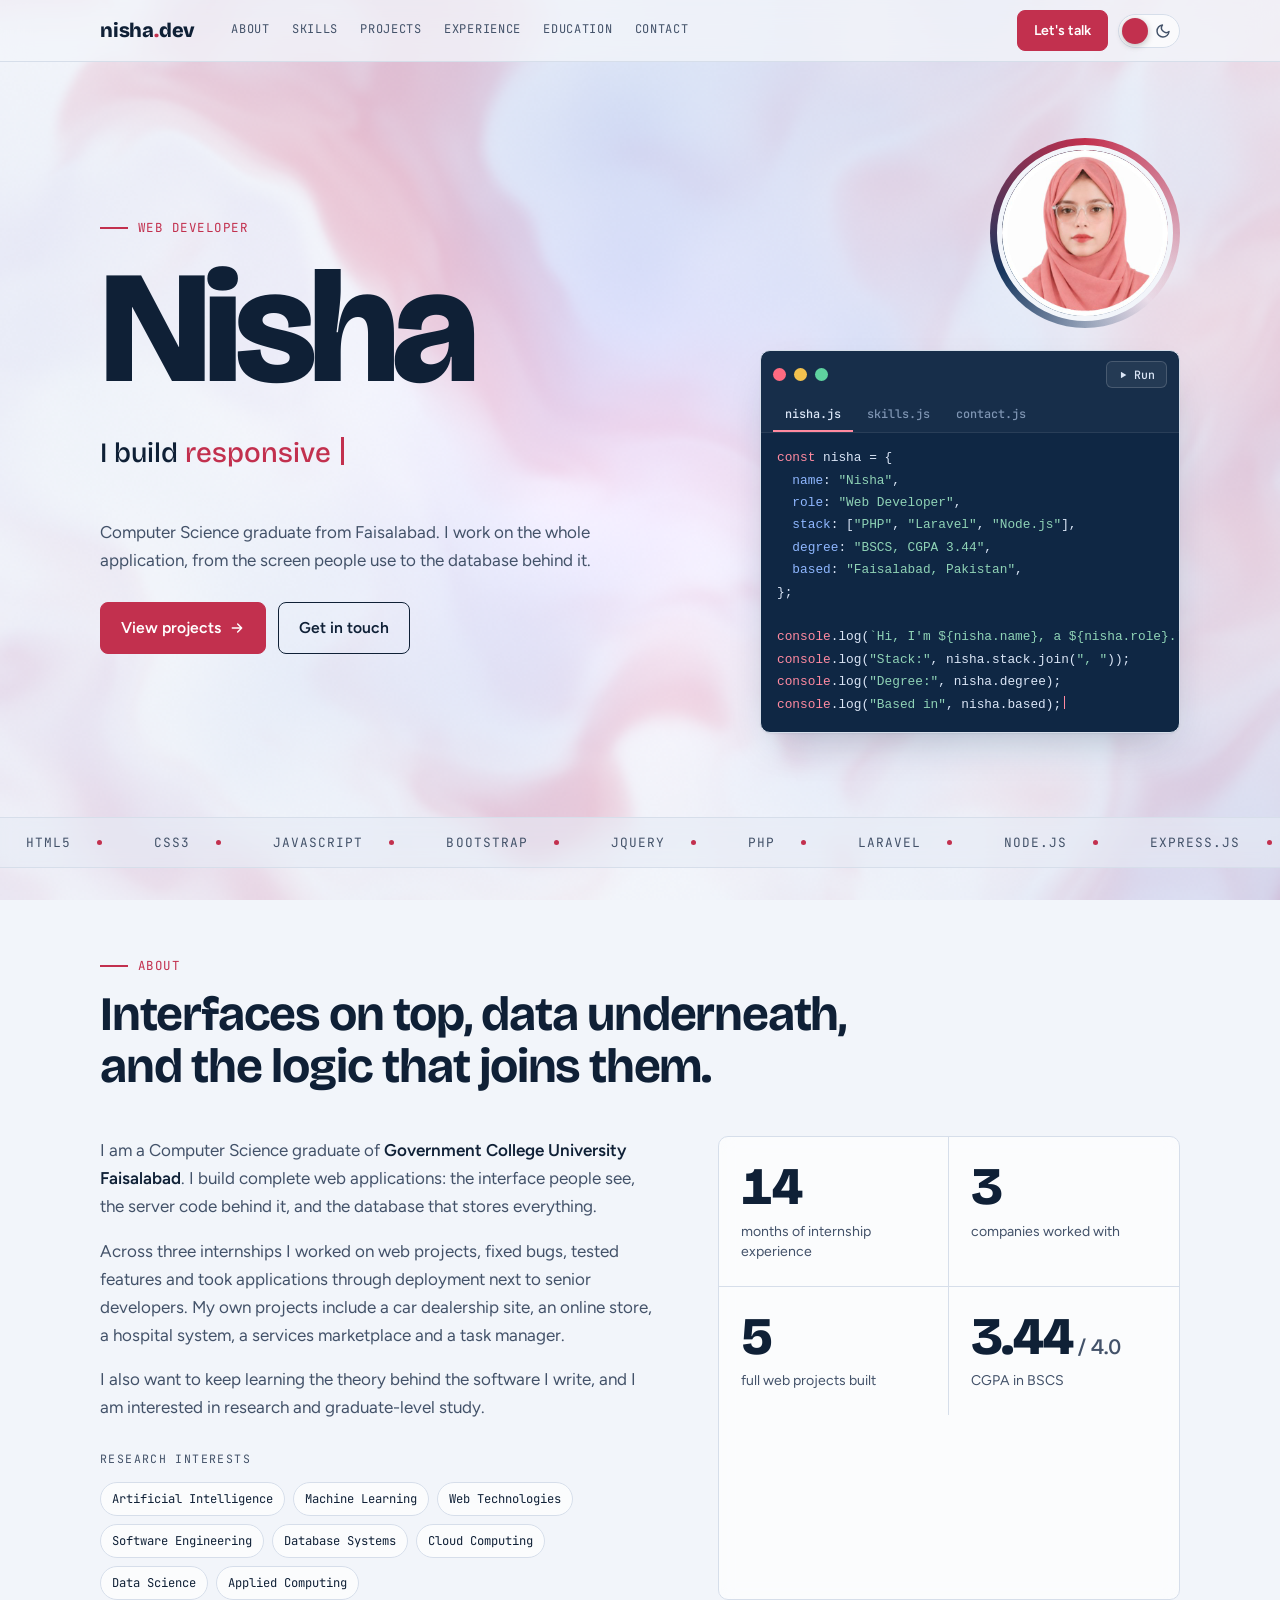
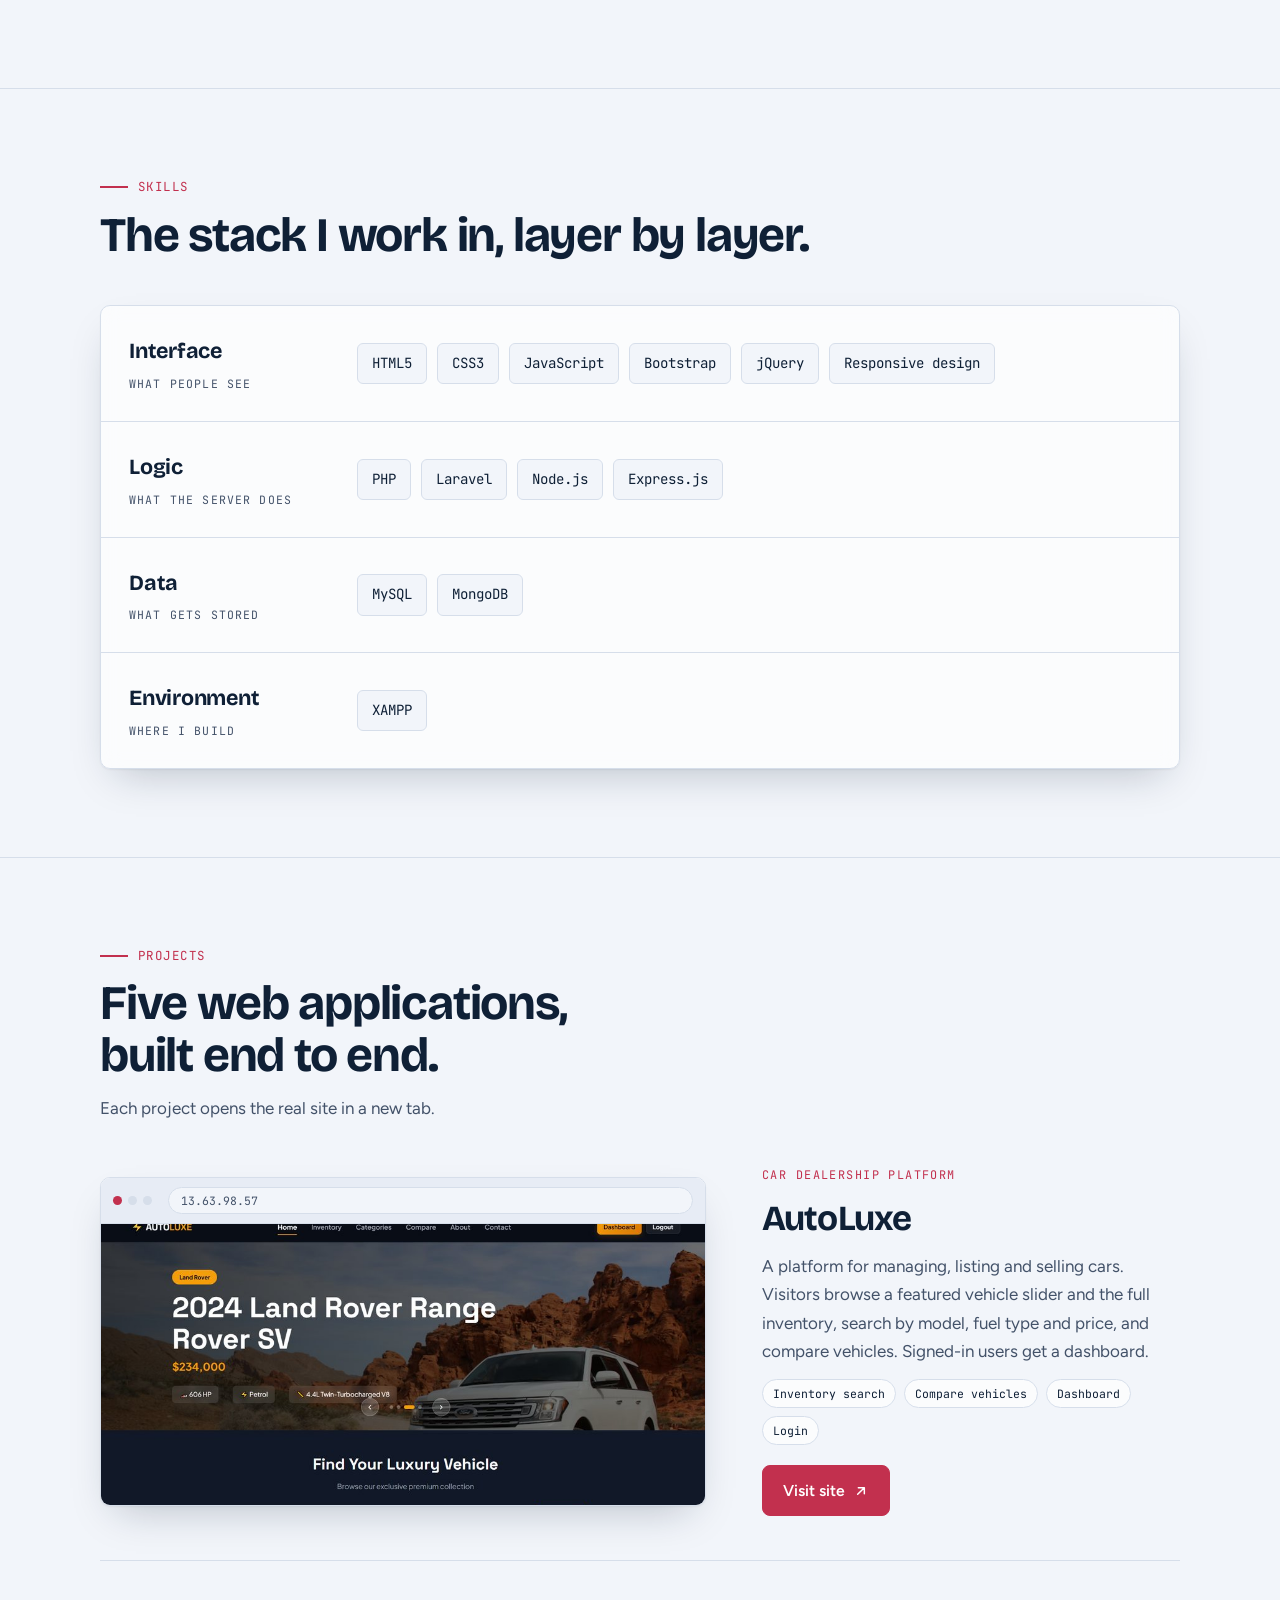
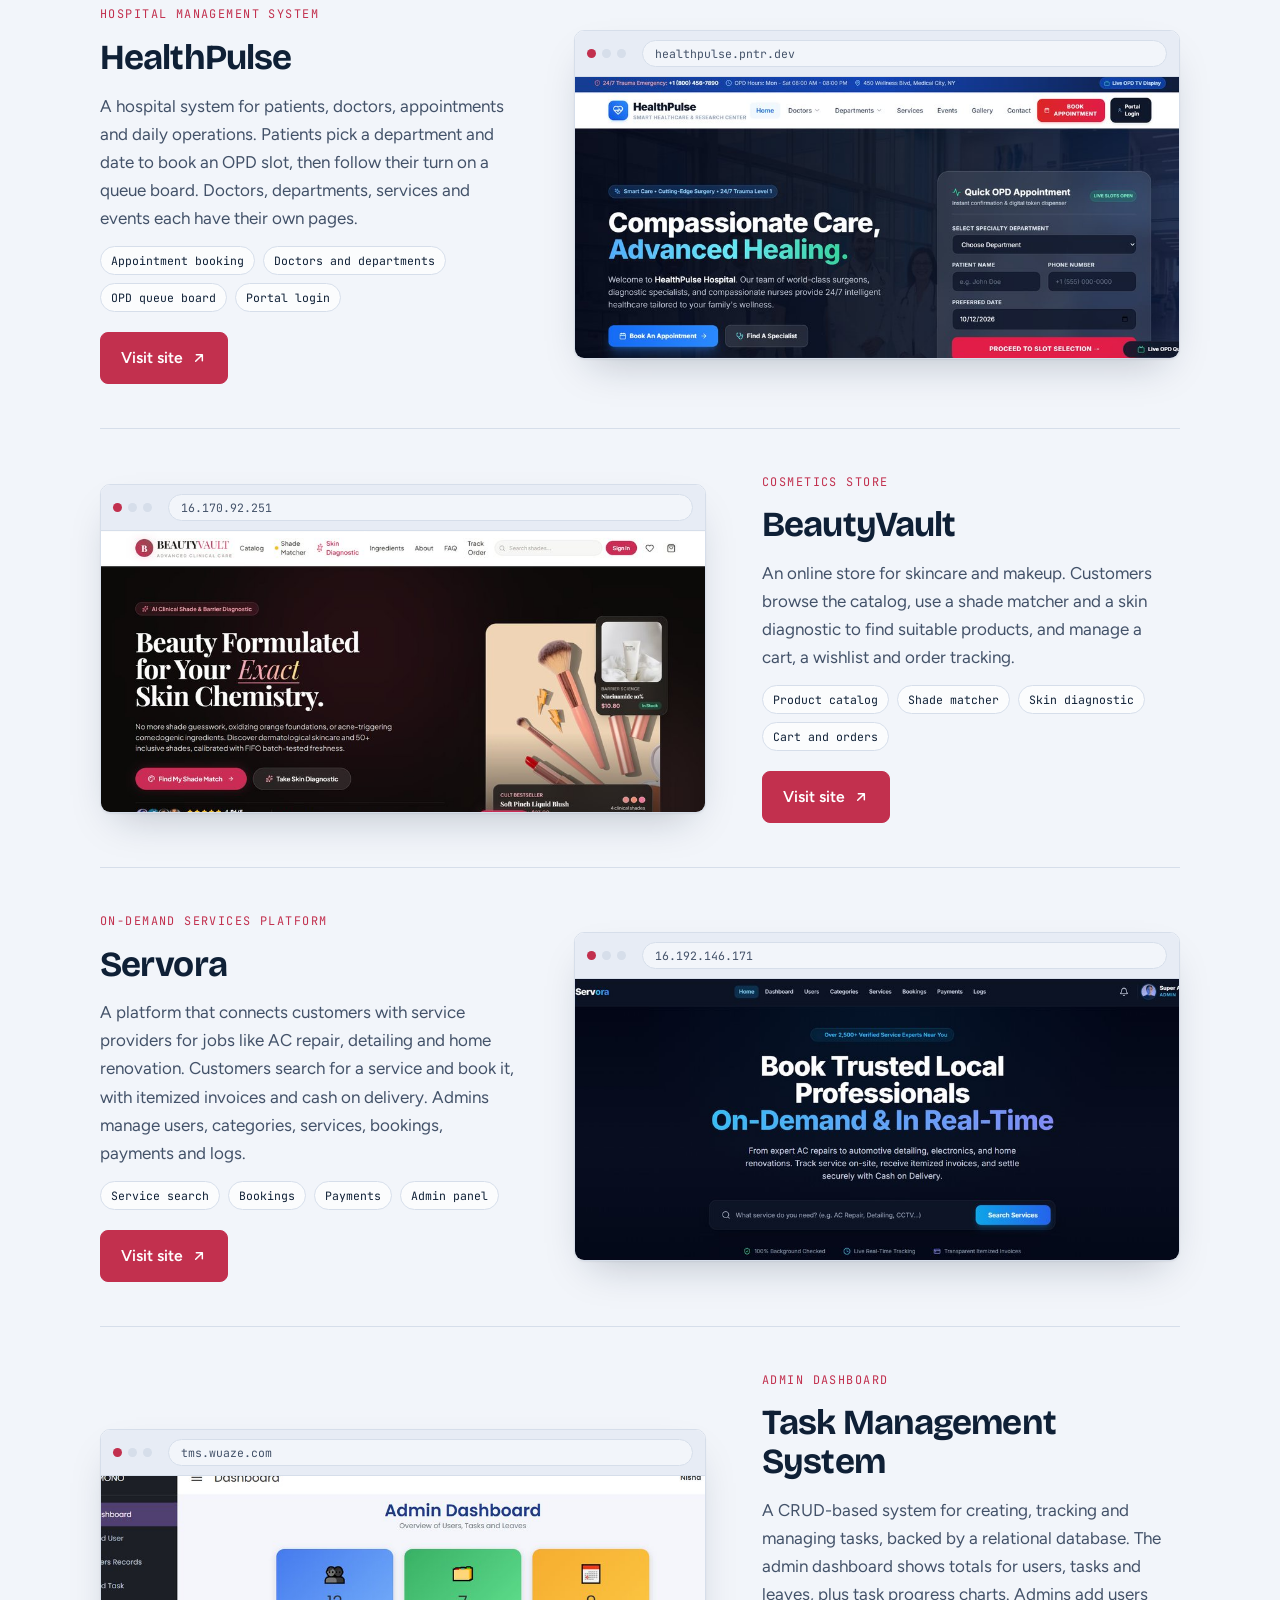
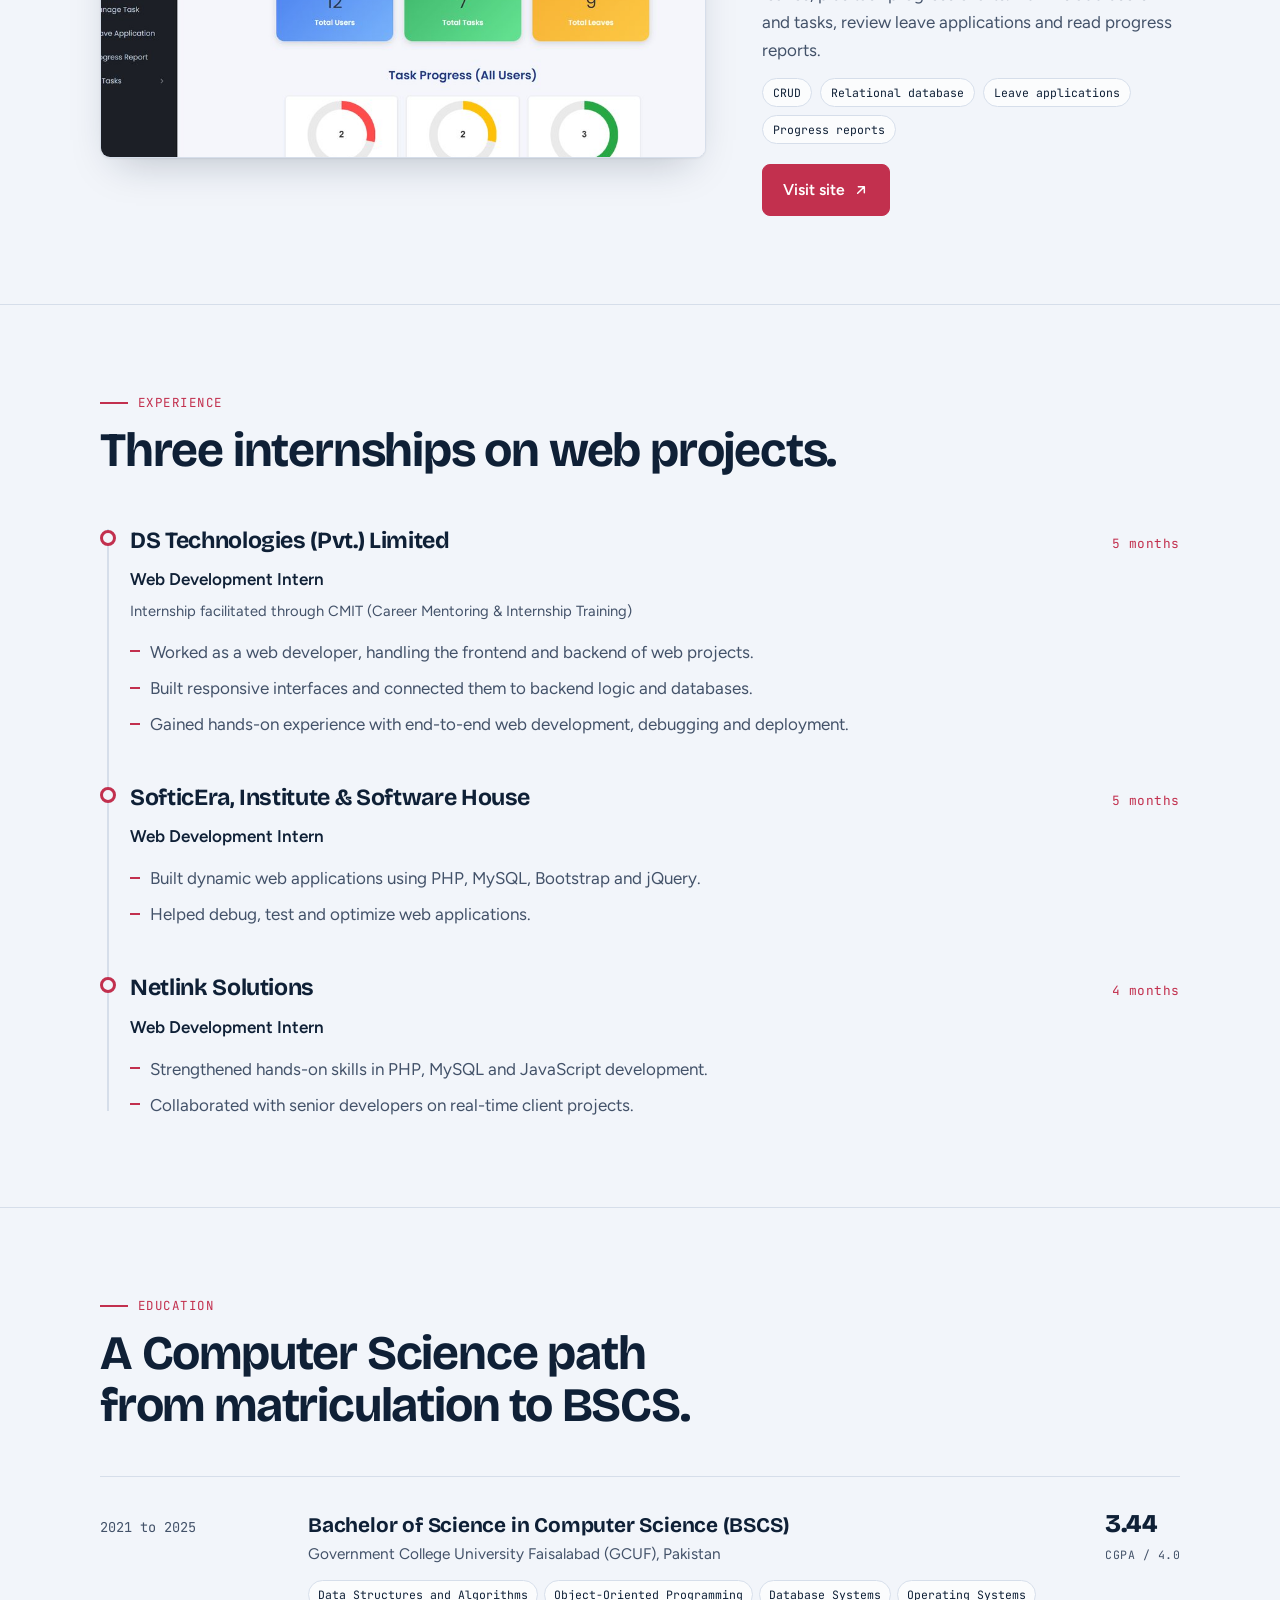
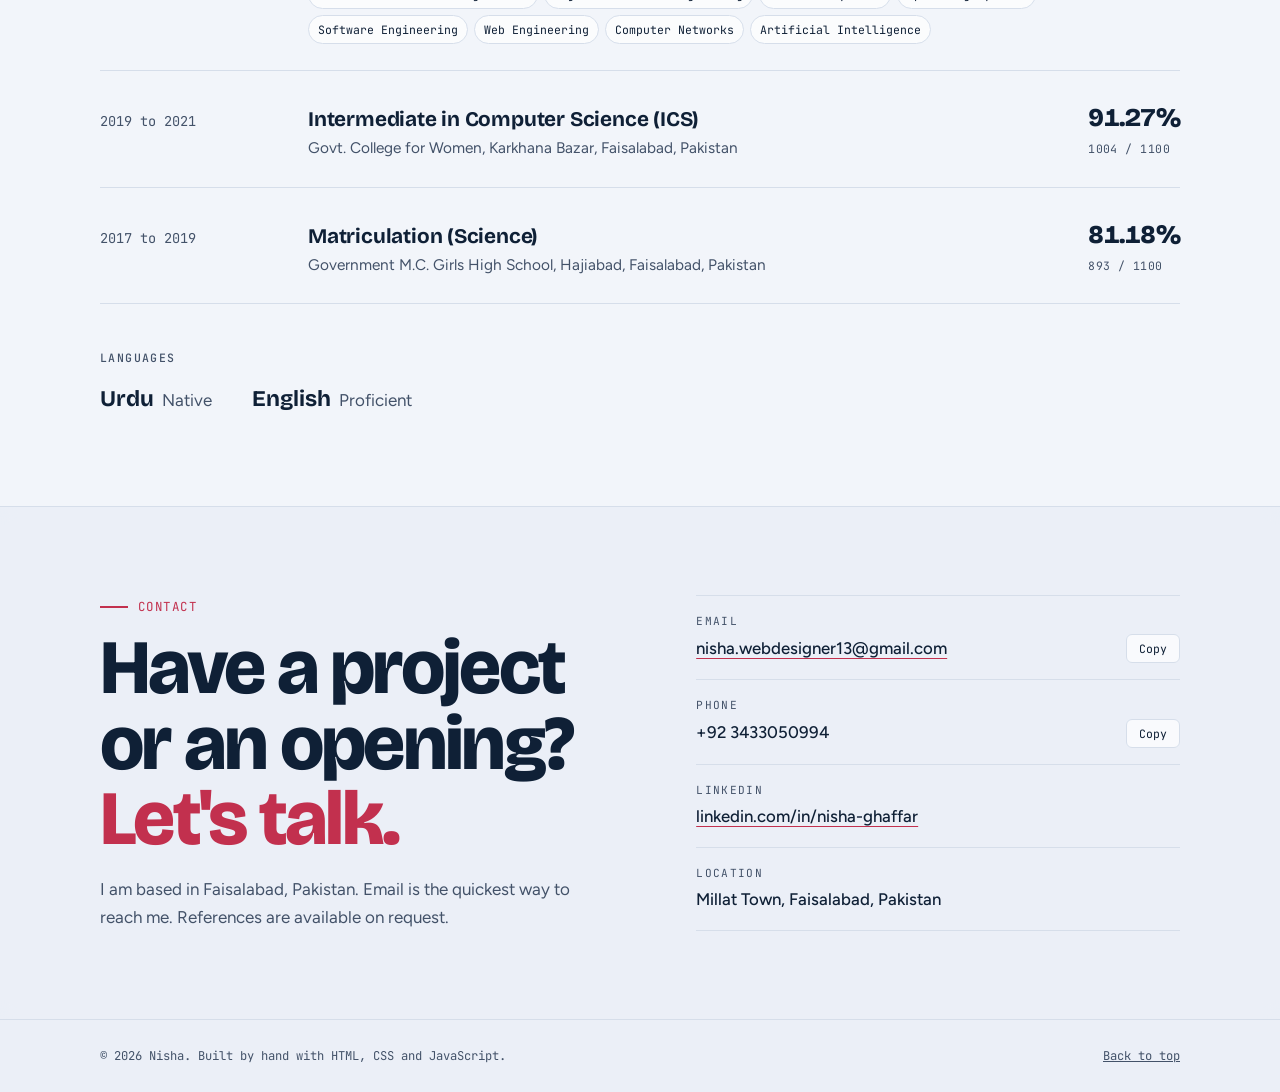
==== portfolio-single-file.html @ bd6f0af9 "update porfolio" ====
<!DOCTYPE html>
<html lang="en">
<head>
<meta charset="utf-8">
<meta name="viewport" content="width=device-width, initial-scale=1">
<title>Nisha Portfolio</title>
<meta name="description" content="Portfolio of Nisha, a web developer and Computer Science graduate from Faisalabad, Pakistan. Projects, experience, skills and contact details.">
<meta name="author" content="Nisha">
<meta name="theme-color" content="#17365d">
<meta property="og:type" content="website">
<meta property="og:title" content="Nisha Portfolio">
<meta property="og:description" content="Web developer and Computer Science graduate from Faisalabad, Pakistan. See my projects, experience and skills.">
<link rel="icon" href="[data-uri]" type="image/svg+xml">
<link rel="icon" href="favicon.ico" sizes="32x32">
<link rel="apple-touch-icon" href="apple-touch-icon.png">
<link rel="preconnect" href="https://fonts.googleapis.com">
<link rel="preconnect" href="https://fonts.gstatic.com" crossorigin>
<link rel="stylesheet" href="https://fonts.googleapis.com/css2?family=Bricolage+Grotesque:opsz,wght@12..96,500;12..96,700;12..96,800&family=Figtree:wght@400;500;600&family=JetBrains+Mono:wght@400;500&display=swap">
<style>
/* Nisha portfolio: styles
   Sections: tokens (light and dark colours), header, hero, about, skills, projects, experience, education, contact, motion rules */
:root { color-scheme: light; }
html { -webkit-text-size-adjust: 100%; }
body { margin: 0; }
img { max-width: 100%; }
[hidden] { display: none !important; }

/* Layout concept: a long single page over one fixed animated backdrop (drifting light plus a slow network). Content sits on frosted panels. Work is shown as case-study rows: browser frame with the real screenshot, then the write-up. */
:root {
  --bg: #f2f5fa;
  --bg-2: #e7ecf5;
  --surface: #ffffff;
  --glass: rgba(255, 255, 255, .66);
  --glass-2: rgba(231, 236, 245, .6);
  --ink: #0f2036;
  --muted: #435269;
  --line: #d6deea;
  --accent: #c2304e;
  --accent-ink: #ffffff;
  --navy: #17365d;
  --code-bg: #0f2744;
  --code-ink: #dbe6f7;
  --code-key: #ff8aa0;
  --code-str: #8fd3b6;
  --code-dim: #7f95b3;
  --shadow: 0 1px 2px rgba(15, 32, 54, .06), 0 18px 40px -16px rgba(15, 32, 54, .26);
  --r: 10px;
  --font-display: 'Bricolage Grotesque', 'Segoe UI', system-ui, sans-serif;
  --font-body: 'Figtree', system-ui, -apple-system, 'Segoe UI', sans-serif;
  --font-mono: 'JetBrains Mono', ui-monospace, 'SFMono-Regular', Menlo, monospace;
}
@media (prefers-color-scheme: dark) {
  :root:not([data-theme="light"]) {
    --bg: #0a1627;
    --bg-2: #0e1d33;
    --surface: #12233a;
    --glass: rgba(18, 35, 58, .62);
    --glass-2: rgba(14, 29, 51, .6);
    --ink: #e8eef8;
    --muted: #9aabc3;
    --line: #22364f;
    --accent: #ff7088;
    --accent-ink: #2a0a14;
    --navy: #8fb2e6;
    --code-bg: #07111f;
    --shadow: 0 1px 2px rgba(0, 0, 0, .4), 0 18px 42px -16px rgba(0, 0, 0, .7);
    color-scheme: dark;
  }
}
:root[data-theme="dark"] {
  --bg: #0a1627;
  --bg-2: #0e1d33;
  --surface: #12233a;
  --glass: rgba(18, 35, 58, .62);
  --glass-2: rgba(14, 29, 51, .6);
  --ink: #e8eef8;
  --muted: #9aabc3;
  --line: #22364f;
  --accent: #ff7088;
  --accent-ink: #2a0a14;
  --navy: #8fb2e6;
  --code-bg: #07111f;
  --shadow: 0 1px 2px rgba(0, 0, 0, .4), 0 18px 42px -16px rgba(0, 0, 0, .7);
  color-scheme: dark;
}

*, *::before, *::after { box-sizing: border-box; }
html { scroll-behavior: smooth; }
body {
  background: var(--bg);
  color: var(--ink);
  font-family: var(--font-body);
  font-size: 1.0625rem;
  line-height: 1.65;
  -webkit-font-smoothing: antialiased;
  overflow-x: clip;
}
h1, h2, h3, p, ul, figure, pre { margin: 0; }
ul { padding: 0; list-style: none; }
a { color: inherit; }
:focus-visible { outline: 2px solid var(--accent); outline-offset: 3px; border-radius: 4px; }
.wrap { max-width: 1120px; margin-inline: auto; padding-inline: 20px; }
section[id] { scroll-margin-top: 84px; }
#bg { position: fixed; inset: 0; width: 100%; height: 100%; display: block; pointer-events: none; z-index: 0; }
main, footer { position: relative; }

/* header */
.top {
  position: sticky;
  top: env(safe-area-inset-top, 0px);
  z-index: 20;
  background: var(--bg);
  background: color-mix(in srgb, var(--bg) 78%, transparent);
  -webkit-backdrop-filter: blur(14px);
  backdrop-filter: blur(14px);
  border-bottom: 1px solid var(--line);
}
.top .wrap { display: flex; flex-wrap: nowrap; align-items: center; gap: 10px; padding-block: 10px; }
.progress { position: absolute; left: 0; bottom: -1px; height: 2px; width: 100%; background: var(--accent); transform: scaleX(0); transform-origin: left; }
.brand { font-family: var(--font-display); font-weight: 800; font-size: 1.25rem; letter-spacing: -.01em; text-decoration: none; margin-right: auto; }
.brand span { color: var(--accent); }
/* mobile: the links open as a dropdown under the header */
.navpanel {
  position: absolute; top: 100%; left: 0; right: 0;
  display: grid; grid-template-rows: 0fr; visibility: hidden;
  background: var(--bg);
  transition: grid-template-rows .35s cubic-bezier(.2, .8, .2, 1), visibility 0s .35s;
}
.top.open .navpanel { grid-template-rows: 1fr; visibility: visible; border-bottom: 1px solid var(--line); transition: grid-template-rows .35s cubic-bezier(.2, .8, .2, 1), visibility 0s; }
.nav { display: grid; min-height: 0; overflow: hidden; width: 100%; max-width: 1120px; margin-inline: auto; padding-inline: 20px; }
.nav a {
  font-family: var(--font-mono);
  font-size: .82rem;
  letter-spacing: .08em;
  text-transform: uppercase;
  text-decoration: none;
  color: var(--muted);
  padding: 15px 4px;
  border-bottom: 1px solid var(--line);
}
.nav a:last-child { border-bottom: 0; }
.nav a:hover { color: var(--ink); }
.nav a[aria-current="true"] { color: var(--ink); box-shadow: inset 3px 0 0 var(--accent); padding-left: 14px; }

/* theme switch */
.switch { position: relative; flex-shrink: 0; width: 62px; height: 34px; padding: 0; border: 1px solid var(--line); border-radius: 999px; background: var(--glass); color: var(--muted); cursor: pointer; transition: border-color .2s; }
.switch:hover { border-color: var(--accent); }
.switch .thumb { position: absolute; top: 3px; left: 3px; width: 26px; height: 26px; border-radius: 50%; background: var(--accent); box-shadow: 0 2px 6px rgba(0, 0, 0, .25); transition: transform .4s cubic-bezier(.3, 1.5, .5, 1); }
.switch[aria-checked="true"] .thumb { transform: translateX(28px); }
.switch .si { position: absolute; top: 50%; width: 16px; height: 16px; margin-top: -8px; }
.switch .sun { left: 8px; }
.switch .moon { right: 8px; }
.switch[aria-checked="false"] .sun, .switch[aria-checked="true"] .moon { color: var(--accent-ink); }

/* menu toggle */
.menu { display: grid; place-content: center; gap: 5px; flex-shrink: 0; width: 38px; height: 38px; padding: 0; border: 1px solid var(--line); border-radius: 50%; background: var(--glass); cursor: pointer; transition: border-color .2s; }
.menu:hover { border-color: var(--accent); }
.menu span { display: block; width: 16px; height: 2px; border-radius: 2px; background: var(--ink); transition: transform .3s, opacity .2s; }
.top.open .menu span:nth-child(1) { transform: translateY(7px) rotate(45deg); }
.top.open .menu span:nth-child(2) { opacity: 0; }
.top.open .menu span:nth-child(3) { transform: translateY(-7px) rotate(-45deg); }

.btn.talk { display: none; padding: 8px 16px; font-size: .88rem; }
@media (min-width: 640px) { .btn.talk { display: inline-flex; } }
@media (min-width: 880px) {
  .top .navpanel { position: static; display: block; visibility: visible; background: none; -webkit-backdrop-filter: none; backdrop-filter: none; border: 0; margin-left: 16px; margin-right: auto; transition: none; }
  .top .nav { display: flex; gap: 2px; overflow: visible; width: auto; max-width: none; margin: 0; padding: 0; }
  .top .nav a { padding: 8px 10px; border-bottom: 2px solid transparent; font-size: .75rem; letter-spacing: .06em; white-space: nowrap; }
  .top .nav a[aria-current="true"] { box-shadow: none; padding-left: 10px; border-bottom-color: var(--accent); }
  .menu { display: none; }
  .brand { margin-right: 0; }
}

/* buttons */
.btn {
  display: inline-flex; align-items: center; gap: 8px;
  font-family: var(--font-body); font-weight: 600; font-size: .98rem;
  text-decoration: none;
  padding: 12px 20px;
  border-radius: 8px;
  border: 1.5px solid var(--ink);
  background: transparent; color: var(--ink);
  cursor: pointer;
  transition: transform .2s, filter .2s;
}
.btn:hover { transform: translateY(-2px); }
.btn.primary { background: var(--accent); border-color: var(--accent); color: var(--accent-ink); }
.btn.primary:hover { filter: brightness(1.08); }
.btn svg { width: 16px; height: 16px; }

/* hero */
.hero { position: relative; border-bottom: 1px solid var(--line); overflow: hidden; }
.hero .wrap { position: relative; display: grid; gap: 40px; padding-block: 48px 60px; }
@media (min-width: 880px) { .hero .wrap { grid-template-columns: 1.35fr 1fr; align-items: center; padding-block: 76px 84px; gap: 56px; } }
.eyebrow { font-family: var(--font-mono); font-size: .78rem; letter-spacing: .12em; text-transform: uppercase; color: var(--accent); display: flex; align-items: center; gap: 10px; }
.eyebrow::before { content: ""; width: 28px; height: 2px; background: var(--accent); }
.name {
  font-family: var(--font-display);
  font-weight: 800;
  font-size: clamp(4.5rem, 17vw, 10rem);
  line-height: .95;
  letter-spacing: -.045em;
  overflow: hidden;
  padding-bottom: .08em;
  margin-top: 14px;
}
.name .ch { display: inline-block; animation: rise .8s cubic-bezier(.2, .8, .2, 1) both; animation-delay: calc(var(--i) * 70ms); }
@keyframes rise { from { transform: translateY(105%) rotate(6deg); } to { transform: none; } }
.role { font-family: var(--font-display); font-weight: 500; font-size: clamp(1.25rem, 3.2vw, 1.75rem); line-height: 1.3; margin-top: 18px; min-height: 2.6em; }
.typed { color: var(--accent); }
.caret { display: inline-block; width: .1em; height: 1em; margin-left: 3px; vertical-align: -.12em; background: var(--accent); animation: blink 1s steps(1) infinite; }
@keyframes blink { 50% { opacity: 0; } }
.lede { color: var(--muted); max-width: 52ch; margin-top: 10px; }
.cta { display: flex; flex-wrap: wrap; gap: 12px; margin-top: 28px; }

.side { display: grid; gap: 22px; justify-items: start; }
@media (min-width: 600px) and (max-width: 879px) { .side { grid-template-columns: auto 1fr; align-items: center; gap: 28px; } .side .win-wrap { max-width: none; } }
@media (min-width: 880px) { .side { justify-items: end; } }
.photo { position: relative; width: 190px; aspect-ratio: 1; translate: calc(var(--px, 0) * -16px) calc(var(--py, 0) * -12px); transition: translate .3s ease-out; }
.photo .ring { position: absolute; inset: 0; border-radius: 50%; background: conic-gradient(from 0deg, var(--accent), transparent 38%, var(--navy) 68%, var(--accent)); animation: spin 9s linear infinite; }
.photo img { position: absolute; inset: 7px; width: calc(100% - 14px); height: calc(100% - 14px); border-radius: 50%; border: 5px solid var(--bg); object-fit: cover; background: var(--bg-2); }
@keyframes spin { to { transform: rotate(360deg); } }
/* code window: working dots, file tabs, run button */
.win-wrap { width: 100%; max-width: 420px; display: grid; gap: 10px; justify-items: start; }
.win-anim { width: 100%; display: grid; grid-template-rows: 1fr; transition: grid-template-rows .4s cubic-bezier(.2, .8, .2, 1); }
.win-anim.closed { grid-template-rows: 0fr; }
.win { min-height: 0; width: 100%; background: var(--code-bg); border-radius: var(--r); box-shadow: var(--shadow); border: 1px solid var(--line); overflow: hidden; }
.win-anim.closed .win { border-width: 0; opacity: 0; visibility: hidden; box-shadow: none; transition: opacity .25s, visibility 0s .4s; }
.win-bar { display: flex; flex-wrap: wrap; align-items: center; gap: 6px 10px; padding: 10px 12px 0; background: rgba(255, 255, 255, .03); border-bottom: 1px solid rgba(255, 255, 255, .08); font-family: var(--font-mono); font-size: .72rem; color: var(--code-dim); }
.dots { display: flex; gap: 8px; align-items: center; padding-block: 2px; }
.dot { position: relative; width: 13px; height: 13px; padding: 0; border: 0; border-radius: 50%; cursor: pointer; }
.dot::before { content: ""; position: absolute; inset: -4px; }
.dot::after { position: absolute; inset: 0; display: grid; place-items: center; font: 700 10px/1 var(--font-body); color: rgba(0, 0, 0, .62); opacity: 0; transition: opacity .15s; }
.dots:hover .dot::after, .dot:focus-visible::after { opacity: 1; }
.dot.r { background: #ff6b81; }
.dot.r::after { content: "\00d7"; }
.dot.y { background: #f2c14e; }
.dot.y::after { content: "\2212"; }
.dot.g { background: #5fd3a0; }
.dot.g::after { content: "+"; }
.dot:focus-visible { outline: 2px solid #fff; outline-offset: 3px; }
.run { margin-left: auto; display: inline-flex; align-items: center; gap: 6px; font: 500 .72rem var(--font-mono); padding: 5px 11px; border-radius: 6px; border: 1px solid rgba(255, 255, 255, .16); background: rgba(255, 255, 255, .06); color: var(--code-ink); cursor: pointer; transition: background .2s, border-color .2s, color .2s; }
.run:hover { background: var(--accent); border-color: var(--accent); color: var(--accent-ink); }
.run svg { width: 10px; height: 10px; }
.tabs { order: 3; flex: 1 0 100%; display: flex; gap: 2px; overflow-x: auto; scrollbar-width: none; margin-top: 4px; }
.tabs::-webkit-scrollbar { display: none; }
.tab { font: 500 .74rem var(--font-mono); color: var(--code-dim); background: none; border: 0; border-bottom: 2px solid transparent; padding: 8px 12px; cursor: pointer; white-space: nowrap; transition: color .2s, border-color .2s; }
.tab:hover { color: var(--code-ink); }
.tab[aria-selected="true"] { color: var(--code-ink); border-bottom-color: var(--code-key); }
.win-body { display: grid; grid-template-rows: 1fr; transition: grid-template-rows .35s cubic-bezier(.2, .8, .2, 1); }
.win.min .win-body { grid-template-rows: 0fr; }
.win-inner { min-height: 0; overflow: hidden; }
.code { font-family: var(--font-mono); font-size: clamp(.68rem, 2.6vw, .8rem); line-height: 1.75; color: var(--code-ink); padding: 14px 16px 16px; overflow-x: auto; white-space: pre; min-height: calc(12 * 1.75em + 30px); }
.ln { display: block; animation: ln .4s ease both; animation-delay: calc(var(--i) * 40ms); }
@keyframes ln { from { opacity: .2; transform: translateX(-8px); } to { opacity: 1; transform: none; } }
.term { border-top: 1px solid rgba(255, 255, 255, .08); background: rgba(0, 0, 0, .22); }
.term-bar { display: flex; align-items: center; justify-content: space-between; padding: 6px 12px; font: 500 .66rem var(--font-mono); letter-spacing: .1em; text-transform: uppercase; color: var(--code-dim); }
.clear { font: 500 .66rem var(--font-mono); letter-spacing: .08em; text-transform: uppercase; color: var(--code-dim); background: none; border: 0; cursor: pointer; padding: 2px 4px; }
.clear:hover { color: var(--code-key); }
.term pre { font-family: var(--font-mono); font-size: clamp(.68rem, 2.6vw, .8rem); line-height: 1.7; color: var(--code-ink); padding: 0 16px 14px; white-space: pre-wrap; overflow-wrap: anywhere; min-height: 5.6em; }
.term .pr { color: var(--code-str); }
.reopen { font: 500 .78rem var(--font-mono); padding: 8px 14px; border-radius: 999px; border: 1px solid var(--line); background: var(--glass); color: var(--ink); cursor: pointer; transition: border-color .2s, color .2s; }
.reopen:hover { border-color: var(--accent); color: var(--accent); }
.scrim { position: fixed; inset: 0; z-index: 39; background: rgba(5, 12, 24, .62); -webkit-backdrop-filter: blur(4px); backdrop-filter: blur(4px); }
.win.max { position: fixed; z-index: 40; top: 50%; left: 50%; transform: translate(-50%, -50%); width: min(780px, calc(100vw - 32px)); max-height: calc(100vh - 32px); max-height: calc(100dvh - 32px); display: flex; flex-direction: column; animation: pop .3s cubic-bezier(.2, .8, .2, 1); }
.win.max .win-bar { flex-shrink: 0; }
.win.max .win-body { flex: 1; min-height: 0; }
.win.max .win-inner { overflow: auto; }
.win.max .code, .win.max .term pre { font-size: clamp(.8rem, 2.6vw, .98rem); }
@keyframes pop { from { opacity: 0; transform: translate(-50%, -47%) scale(.96); } to { opacity: 1; transform: translate(-50%, -50%) scale(1); } }
.code .k { color: var(--code-key); }
.code .p { color: #8fb7ff; }
.code .s { color: var(--code-str); }
.code .caret { background: var(--code-key); }

.strip { border-top: 1px solid var(--line); background: var(--glass-2); -webkit-backdrop-filter: blur(8px); backdrop-filter: blur(8px); overflow: hidden; position: relative; }
.strip-track { display: flex; width: max-content; animation: slide 38s linear infinite; }
.strip ul { display: flex; flex-shrink: 0; }
.strip li { font-family: var(--font-mono); font-size: .8rem; letter-spacing: .08em; text-transform: uppercase; color: var(--muted); padding: 14px 26px; white-space: nowrap; display: flex; align-items: center; gap: 26px; }
.strip li::after { content: ""; width: 5px; height: 5px; border-radius: 50%; background: var(--accent); }
@keyframes slide { to { transform: translateX(-50%); } }

/* sections */
.sec { padding-block: 88px; }
.sec + .sec { border-top: 1px solid var(--line); }
.sec-head { display: grid; gap: 12px; margin-bottom: 44px; max-width: 760px; }
.sec-head h2 { font-family: var(--font-display); font-weight: 700; font-size: clamp(1.9rem, 5vw, 3rem); line-height: 1.08; letter-spacing: -.025em; text-wrap: balance; }
.sec-head p.sub { color: var(--muted); max-width: 56ch; }
.rv { transform: translateY(22px); transition: transform .7s cubic-bezier(.2, .8, .2, 1); }
.rv.in { transform: none; }

/* about */
.about { display: grid; gap: 40px; }
@media (min-width: 880px) { .about { grid-template-columns: 1.2fr 1fr; gap: 64px; } }
.about p + p { margin-top: 16px; }
.about p { color: var(--muted); max-width: 62ch; }
.about p strong { color: var(--ink); font-weight: 600; }
.interests { margin-top: 14px; display: flex; flex-wrap: wrap; gap: 8px; }
.chip { font-family: var(--font-mono); font-size: .76rem; padding: 6px 11px; border: 1px solid var(--line); background: var(--glass); border-radius: 999px; color: var(--ink); }
.about .interests-label { font-family: var(--font-mono); font-size: .72rem; letter-spacing: .12em; text-transform: uppercase; color: var(--muted); margin-top: 28px; }
.facts { display: grid; grid-template-columns: repeat(2, 1fr); border: 1px solid var(--line); border-radius: var(--r); background: var(--glass); -webkit-backdrop-filter: blur(8px); backdrop-filter: blur(8px); align-content: start; overflow: hidden; }
.fact { padding: 24px 22px; border-bottom: 1px solid var(--line); }
.fact:nth-child(odd) { border-right: 1px solid var(--line); }
.fact:nth-last-child(-n+2) { border-bottom: 0; }
.fact .num { font-family: var(--font-display); font-weight: 800; font-size: clamp(2.4rem, 7vw, 3.3rem); line-height: 1; letter-spacing: -.03em; font-variant-numeric: tabular-nums; }
.fact .num small { font-size: .42em; color: var(--muted); font-weight: 500; letter-spacing: 0; margin-left: 4px; }
.fact .lbl { font-size: .88rem; color: var(--muted); margin-top: 8px; line-height: 1.4; }

/* stack */
.layers { display: grid; border: 1px solid var(--line); border-radius: var(--r); overflow: hidden; background: var(--glass); -webkit-backdrop-filter: blur(10px); backdrop-filter: blur(10px); box-shadow: var(--shadow); }
.layer { display: grid; gap: 14px; padding: 24px 22px; }
.layer + .layer { border-top: 1px solid var(--line); }
@media (min-width: 760px) { .layer { grid-template-columns: 200px 1fr; align-items: center; gap: 28px; padding: 28px; } }
.layer h3 { font-family: var(--font-display); font-weight: 700; font-size: 1.35rem; letter-spacing: -.01em; }
.layer .tag { display: block; font-family: var(--font-mono); font-size: .72rem; letter-spacing: .1em; text-transform: uppercase; color: var(--muted); margin-top: 4px; font-weight: 400; }
.layer .chips { display: flex; flex-wrap: wrap; gap: 10px; }
.tool { font-family: var(--font-mono); font-size: .88rem; padding: 8px 14px; border: 1px solid var(--line); border-radius: 6px; background: var(--bg); transition: transform .2s, border-color .2s, color .2s; }
.tool:hover { transform: translateY(-3px); border-color: var(--accent); color: var(--accent); }

/* projects */
.proj { display: grid; gap: 26px; align-items: center; padding-block: 44px; border-top: 1px solid var(--line); }
.proj:first-child { border-top: 0; padding-top: 0; }
.proj:last-child { padding-bottom: 0; }
@media (min-width: 900px) {
  .proj { grid-template-columns: 1.45fr 1fr; gap: 56px; }
  .proj:nth-child(even) { grid-template-columns: 1fr 1.45fr; }
  .proj:nth-child(even) .shot { order: 2; }
}
.shot { display: block; min-width: 0; border: 1px solid var(--line); border-radius: var(--r); overflow: hidden; background: var(--surface); box-shadow: var(--shadow); text-decoration: none; transform: perspective(1100px) translateY(var(--ty, 0px)) rotateX(var(--rx, 0deg)) rotateY(var(--ry, 0deg)); transition: transform .25s ease-out, box-shadow .35s; }
.shot:hover { --ty: -6px; }
.chrome { display: flex; align-items: center; gap: 6px; padding: 9px 12px; background: var(--bg-2); border-bottom: 1px solid var(--line); }
.chrome i { width: 9px; height: 9px; border-radius: 50%; background: var(--line); flex-shrink: 0; }
.chrome i:first-child { background: var(--accent); }
.chrome .url { margin-left: 10px; flex: 1; min-width: 0; font-family: var(--font-mono); font-size: .72rem; color: var(--muted); background: var(--bg); border: 1px solid var(--line); border-radius: 999px; padding: 3px 12px; overflow: hidden; text-overflow: ellipsis; white-space: nowrap; }
.view { overflow: hidden; aspect-ratio: 2.15 / 1; background: var(--bg-2); }
.view img { display: block; width: 100%; height: 100%; object-fit: cover; object-position: top left; translate: 0 var(--py, 0px); scale: var(--sc, 1.12); transition: scale 1.2s cubic-bezier(.2, .8, .2, 1); }
.shot:hover .view img { --sc: 1.18; }
.proj-body { display: grid; gap: 14px; justify-items: start; min-width: 0; }
.kind { font-family: var(--font-mono); font-size: .74rem; letter-spacing: .12em; text-transform: uppercase; color: var(--accent); }
.proj h3 { font-family: var(--font-display); font-weight: 700; font-size: clamp(1.7rem, 4vw, 2.2rem); letter-spacing: -.025em; line-height: 1.1; }
.proj p { color: var(--muted); max-width: 52ch; }
.tags { display: flex; flex-wrap: wrap; gap: 8px; }
.tags li { font-family: var(--font-mono); font-size: .72rem; padding: 4px 10px; border: 1px solid var(--line); background: var(--glass); border-radius: 999px; }
.proj .btn { margin-top: 6px; }

/* experience */
.tl { position: relative; display: grid; gap: 40px; padding-left: 30px; }
.tl::before { content: ""; position: absolute; left: 7px; top: 8px; bottom: 8px; width: 2px; background: var(--line); }
.tl-fill { position: absolute; left: 7px; top: 8px; bottom: 8px; width: 2px; background: var(--accent); transform: scaleY(0); transform-origin: top; }
.job { position: relative; display: grid; gap: 6px; }
.job::before { content: ""; position: absolute; left: -30px; top: 9px; width: 16px; height: 16px; border-radius: 50%; background: var(--bg); border: 3px solid var(--accent); transition: background .4s, box-shadow .4s; }
.job.on::before { background: var(--accent); box-shadow: 0 0 0 6px color-mix(in srgb, var(--accent) 20%, transparent); }
.job-head { display: flex; flex-wrap: wrap; align-items: baseline; justify-content: space-between; gap: 4px 20px; }
.job h3 { font-family: var(--font-display); font-weight: 700; font-size: 1.45rem; letter-spacing: -.015em; }
.dur { font-family: var(--font-mono); font-size: .8rem; color: var(--accent); letter-spacing: .04em; }
.job .role-line { font-weight: 600; }
.job .via { font-size: .92rem; color: var(--muted); }
.job ul { margin-top: 8px; display: grid; gap: 8px; max-width: 70ch; }
.job li { color: var(--muted); padding-left: 20px; position: relative; }
.job li::before { content: ""; position: absolute; left: 0; top: .75em; width: 10px; height: 2px; background: var(--accent); }

/* education */
.edu { display: grid; }
.edu-row { display: grid; gap: 8px; padding: 26px 0; border-top: 1px solid var(--line); }
.edu-row:last-child { border-bottom: 1px solid var(--line); }
@media (min-width: 760px) { .edu-row { grid-template-columns: 180px 1fr auto; gap: 28px; align-items: baseline; } }
.edu-row .yrs { font-family: var(--font-mono); font-size: .85rem; color: var(--muted); }
.edu-row h3 { font-family: var(--font-display); font-weight: 700; font-size: 1.3rem; letter-spacing: -.01em; line-height: 1.25; }
.edu-row .where { color: var(--muted); font-size: .96rem; margin-top: 2px; }
.score { font-family: var(--font-display); font-weight: 800; font-size: 1.6rem; letter-spacing: -.02em; font-variant-numeric: tabular-nums; }
.score small { display: block; font-family: var(--font-mono); font-weight: 400; font-size: .72rem; color: var(--muted); letter-spacing: .04em; }
.course { margin-top: 14px; display: flex; flex-wrap: wrap; gap: 6px; }
.course .chip { font-size: .72rem; padding: 4px 9px; }
.langs { margin-top: 44px; display: flex; flex-wrap: wrap; gap: 14px 40px; align-items: baseline; }
.langs h3 { font-family: var(--font-mono); font-size: .72rem; letter-spacing: .12em; text-transform: uppercase; color: var(--muted); font-weight: 500; width: 100%; }
.langs b { font-family: var(--font-display); font-size: 1.4rem; font-weight: 700; margin-right: 8px; }
.langs span { color: var(--muted); }

/* contact */
.contact { background: var(--glass-2); -webkit-backdrop-filter: blur(8px); backdrop-filter: blur(8px); }
.contact-grid { display: grid; gap: 40px; }
@media (min-width: 880px) { .contact-grid { grid-template-columns: 1.1fr 1fr; gap: 64px; align-items: end; } }
.big { font-family: var(--font-display); font-weight: 800; font-size: clamp(2.4rem, 8vw, 4.8rem); line-height: .98; letter-spacing: -.035em; text-wrap: balance; margin-top: 14px; }
.big em { font-style: normal; color: var(--accent); }
.contact-note { color: var(--muted); margin-top: 18px; max-width: 46ch; }
.rows { display: grid; border-top: 1px solid var(--line); }
.crow { display: grid; grid-template-columns: 1fr auto; gap: 4px 12px; align-items: center; padding: 16px 0; border-bottom: 1px solid var(--line); }
.crow .k { grid-column: 1 / -1; font-family: var(--font-mono); font-size: .7rem; letter-spacing: .12em; text-transform: uppercase; color: var(--muted); }
.crow .v { font-weight: 500; font-size: 1.05rem; overflow-wrap: anywhere; min-width: 0; user-select: all; }
.crow a.v { user-select: auto; text-decoration-color: var(--accent); text-underline-offset: 4px; }
.copy { font-family: var(--font-mono); font-size: .72rem; padding: 6px 12px; border: 1px solid var(--line); background: var(--glass); color: var(--ink); border-radius: 6px; cursor: pointer; }
.copy:hover { border-color: var(--accent); color: var(--accent); }
footer { padding-block: 26px; border-top: 1px solid var(--line); background: var(--glass-2); }
footer .wrap { display: flex; flex-wrap: wrap; justify-content: space-between; gap: 8px 20px; font-family: var(--font-mono); font-size: .76rem; color: var(--muted); }

/* cursor spotlight on panels */
[data-spot] { position: relative; }
[data-spot]::after { content: ""; position: absolute; inset: 0; pointer-events: none; opacity: 0; transition: opacity .3s; background: radial-gradient(280px circle at var(--mx, 50%) var(--my, 50%), color-mix(in srgb, var(--accent) 18%, transparent), transparent 70%); }
[data-spot]:hover::after { opacity: 1; }

/* back to top */
.totop { position: fixed; right: 16px; bottom: calc(16px + env(safe-area-inset-bottom, 0px)); z-index: 15; width: 44px; height: 44px; display: grid; place-items: center; border-radius: 50%; border: 1px solid var(--line); background: var(--glass); -webkit-backdrop-filter: blur(10px); backdrop-filter: blur(10px); color: var(--ink); cursor: pointer; opacity: 0; visibility: hidden; transform: translateY(12px); transition: opacity .3s, transform .3s, visibility 0s .3s, border-color .2s, color .2s; }
.totop.show { opacity: 1; visibility: visible; transform: none; transition: opacity .3s, transform .3s, visibility 0s, border-color .2s, color .2s; }
.totop:hover { border-color: var(--accent); color: var(--accent); }
.totop svg { width: 18px; height: 18px; }

/* smooth colour change when the theme switches */
.theme-anim, .theme-anim * { transition: background-color .45s ease, color .45s ease, border-color .45s ease, box-shadow .45s ease !important; }

@media (min-width: 1400px) { .wrap { max-width: 1200px; } }

@media (prefers-reduced-motion: reduce) {
  html { scroll-behavior: auto; }
  *, *::before, *::after { animation: none !important; transition: none !important; }
  .rv { transform: none; }
  .strip-track { width: auto; flex-wrap: wrap; }
  .strip-track ul[aria-hidden="true"] { display: none; }
}

</style>
</head>
<body>

<canvas id="bg" aria-hidden="true"></canvas>

<header class="top">
  <div class="wrap">
    <a class="brand" href="#home" aria-label="Nisha, back to top">nisha<span>.</span>dev</a>
    <div class="navpanel" id="navpanel">
      <nav class="nav" aria-label="Sections">
        <a href="#about">About</a>
        <a href="#skills">Skills</a>
        <a href="#projects">Projects</a>
        <a href="#experience">Experience</a>
        <a href="#education">Education</a>
        <a href="#contact">Contact</a>
      </nav>
    </div>
    <a class="btn primary talk" href="#contact">Let's talk</a>
    <button class="switch" id="theme" type="button" role="switch" aria-checked="false" aria-label="Dark theme">
      <svg class="si sun" viewBox="0 0 24 24" fill="none" stroke="currentColor" stroke-width="2.2" stroke-linecap="round" stroke-linejoin="round" aria-hidden="true"><circle cx="12" cy="12" r="4"/><path d="M12 2v2M12 20v2M4.9 4.9l1.4 1.4M17.7 17.7l1.4 1.4M2 12h2M20 12h2M4.9 19.1l1.4-1.4M17.7 6.3l1.4-1.4"/></svg>
      <svg class="si moon" viewBox="0 0 24 24" fill="none" stroke="currentColor" stroke-width="2.2" stroke-linecap="round" stroke-linejoin="round" aria-hidden="true"><path d="M21 12.8A9 9 0 1 1 11.2 3a7 7 0 0 0 9.8 9.8z"/></svg>
      <span class="thumb" aria-hidden="true"></span>
    </button>
    <button class="menu" id="menu" type="button" aria-expanded="false" aria-controls="navpanel" aria-label="Open menu"><span></span><span></span><span></span></button>
  </div>
  <div class="progress" id="progress" aria-hidden="true"></div>
</header>

<main>
  <section class="hero" id="home">
    <div class="wrap">
      <div>
        <p class="eyebrow">Web developer</p>
        <h1 class="name" aria-label="Nisha"><span class="ch" style="--i:0" aria-hidden="true">N</span><span class="ch" style="--i:1" aria-hidden="true">i</span><span class="ch" style="--i:2" aria-hidden="true">s</span><span class="ch" style="--i:3" aria-hidden="true">h</span><span class="ch" style="--i:4" aria-hidden="true">a</span></h1>
        <p class="role">I build <span class="typed" id="typed">web applications</span><span class="caret" aria-hidden="true"></span></p>
        <p class="lede">Computer Science graduate from Faisalabad. I work on the whole application, from the screen people use to the database behind it.</p>
        <div class="cta">
          <a class="btn primary" href="#projects">View projects
            <svg viewBox="0 0 24 24" fill="none" stroke="currentColor" stroke-width="2.2" stroke-linecap="round" stroke-linejoin="round" aria-hidden="true"><path d="M5 12h14M13 6l6 6-6 6"/></svg>
          </a>
          <a class="btn" href="#contact">Get in touch</a>
        </div>
      </div>
      <div class="side">
        <div class="photo">
          <div class="ring" aria-hidden="true"></div>
          <img src="[data-uri]" alt="Portrait of Nisha" width="480" height="480">
        </div>
        <div class="win-wrap" id="winWrap">
          <div class="win-anim" id="winAnim">
            <div class="win" id="win">
              <div class="win-bar">
                <div class="dots">
                  <button class="dot r" id="dClose" type="button" aria-label="Close window"></button>
                  <button class="dot y" id="dMin" type="button" aria-label="Minimize window" aria-pressed="false"></button>
                  <button class="dot g" id="dMax" type="button" aria-label="Maximize window" aria-pressed="false"></button>
                </div>
                <button class="run" id="run" type="button"><svg viewBox="0 0 24 24" fill="currentColor" aria-hidden="true"><path d="M7 4l13 8-13 8z"/></svg>Run</button>
                <div class="tabs" role="tablist" aria-label="Files in this window">
                  <button class="tab" role="tab" data-f="nisha" aria-selected="true" aria-controls="codeBox" type="button">nisha.js</button>
                  <button class="tab" role="tab" data-f="skills" aria-selected="false" aria-controls="codeBox" tabindex="-1" type="button">skills.js</button>
                  <button class="tab" role="tab" data-f="contact" aria-selected="false" aria-controls="codeBox" tabindex="-1" type="button">contact.js</button>
                </div>
              </div>
              <div class="win-body">
                <div class="win-inner">
<pre class="code" id="codeBox" role="tabpanel" aria-label="File contents"><code id="codeEl"></code></pre>
                  <div class="term" id="term" hidden>
                    <div class="term-bar"><span>Terminal</span><button class="clear" id="clear" type="button">Clear</button></div>
                    <pre id="termOut" aria-live="polite"></pre>
                  </div>
                </div>
              </div>
            </div>
          </div>
          <button class="reopen" id="reopen" type="button" hidden>Reopen nisha.js</button>
        </div>
      </div>
    </div>
    <div class="strip" aria-hidden="true">
      <div class="strip-track">
        <ul><li>HTML5</li><li>CSS3</li><li>JavaScript</li><li>Bootstrap</li><li>jQuery</li><li>PHP</li><li>Laravel</li><li>Node.js</li><li>Express.js</li><li>MySQL</li><li>MongoDB</li><li>Responsive design</li></ul>
        <ul aria-hidden="true"><li>HTML5</li><li>CSS3</li><li>JavaScript</li><li>Bootstrap</li><li>jQuery</li><li>PHP</li><li>Laravel</li><li>Node.js</li><li>Express.js</li><li>MySQL</li><li>MongoDB</li><li>Responsive design</li></ul>
      </div>
    </div>
  </section>

  <section class="sec" id="about">
    <div class="wrap">
      <div class="sec-head rv">
        <p class="eyebrow">About</p>
        <h2>Interfaces on top, data underneath, and the logic that joins them.</h2>
      </div>
      <div class="about">
        <div class="rv">
          <p>I am a Computer Science graduate of <strong>Government College University Faisalabad</strong>. I build complete web applications: the interface people see, the server code behind it, and the database that stores everything.</p>
          <p>Across three internships I worked on web projects, fixed bugs, tested features and took applications through deployment next to senior developers. My own projects include a car dealership site, an online store, a hospital system, a services marketplace and a task manager.</p>
          <p>I also want to keep learning the theory behind the software I write, and I am interested in research and graduate-level study.</p>
          <p class="interests-label">Research interests</p>
          <ul class="interests">
            <li class="chip">Artificial Intelligence</li>
            <li class="chip">Machine Learning</li>
            <li class="chip">Web Technologies</li>
            <li class="chip">Software Engineering</li>
            <li class="chip">Database Systems</li>
            <li class="chip">Cloud Computing</li>
            <li class="chip">Data Science</li>
            <li class="chip">Applied Computing</li>
          </ul>
        </div>
        <div class="facts rv">
          <div class="fact"><div class="num" data-to="14" data-dec="0">14</div><p class="lbl">months of internship experience</p></div>
          <div class="fact"><div class="num" data-to="3" data-dec="0">3</div><p class="lbl">companies worked with</p></div>
          <div class="fact"><div class="num" data-to="5" data-dec="0">5</div><p class="lbl">full web projects built</p></div>
          <div class="fact"><div class="num" data-to="3.44" data-dec="2">3.44<small>/ 4.0</small></div><p class="lbl">CGPA in BSCS</p></div>
        </div>
      </div>
    </div>
  </section>

  <section class="sec" id="skills">
    <div class="wrap">
      <div class="sec-head rv">
        <p class="eyebrow">Skills</p>
        <h2>The stack I work in, layer by layer.</h2>
      </div>
      <div class="layers rv">
        <div class="layer">
          <h3>Interface<span class="tag">What people see</span></h3>
          <ul class="chips">
            <li class="tool">HTML5</li><li class="tool">CSS3</li><li class="tool">JavaScript</li><li class="tool">Bootstrap</li><li class="tool">jQuery</li><li class="tool">Responsive design</li>
          </ul>
        </div>
        <div class="layer">
          <h3>Logic<span class="tag">What the server does</span></h3>
          <ul class="chips">
            <li class="tool">PHP</li><li class="tool">Laravel</li><li class="tool">Node.js</li><li class="tool">Express.js</li>
          </ul>
        </div>
        <div class="layer">
          <h3>Data<span class="tag">What gets stored</span></h3>
          <ul class="chips">
            <li class="tool">MySQL</li><li class="tool">MongoDB</li>
          </ul>
        </div>
        <div class="layer">
          <h3>Environment<span class="tag">Where I build</span></h3>
          <ul class="chips">
            <li class="tool">XAMPP</li>
          </ul>
        </div>
      </div>
    </div>
  </section>

  <section class="sec" id="projects">
    <div class="wrap">
      <div class="sec-head rv">
        <p class="eyebrow">Projects</p>
        <h2>Five web applications, built end to end.</h2>
        <p class="sub">Each project opens the real site in a new tab.</p>
      </div>
      <div class="projects">

        <article class="proj rv">
          <a class="shot" href="http://13.63.98.57/" target="_blank" rel="noopener" aria-label="Open AutoLuxe in a new tab">
            <div class="chrome" aria-hidden="true"><i></i><i></i><i></i><span class="url">13.63.98.57</span></div>
            <div class="view"><img src="[data-uri]" alt="AutoLuxe home page with a featured Land Rover slider and a vehicle search bar"></div>
          </a>
          <div class="proj-body">
            <span class="kind">Car dealership platform</span>
            <h3>AutoLuxe</h3>
            <p>A platform for managing, listing and selling cars. Visitors browse a featured vehicle slider and the full inventory, search by model, fuel type and price, and compare vehicles. Signed-in users get a dashboard.</p>
            <ul class="tags"><li>Inventory search</li><li>Compare vehicles</li><li>Dashboard</li><li>Login</li></ul>
            <a class="btn primary" href="http://13.63.98.57/" target="_blank" rel="noopener">Visit site
              <svg viewBox="0 0 24 24" fill="none" stroke="currentColor" stroke-width="2.2" stroke-linecap="round" stroke-linejoin="round" aria-hidden="true"><path d="M7 17L17 7M8 7h9v9"/></svg>
            </a>
          </div>
        </article>

        <article class="proj rv">
          <a class="shot" href="https://healthpulse.pntr.dev/" target="_blank" rel="noopener" aria-label="Open HealthPulse in a new tab">
            <div class="chrome" aria-hidden="true"><i></i><i></i><i></i><span class="url">healthpulse.pntr.dev</span></div>
            <div class="view"><img src="[data-uri]" alt="HealthPulse hospital home page with a quick OPD appointment form"></div>
          </a>
          <div class="proj-body">
            <span class="kind">Hospital management system</span>
            <h3>HealthPulse</h3>
            <p>A hospital system for patients, doctors, appointments and daily operations. Patients pick a department and date to book an OPD slot, then follow their turn on a queue board. Doctors, departments, services and events each have their own pages.</p>
            <ul class="tags"><li>Appointment booking</li><li>Doctors and departments</li><li>OPD queue board</li><li>Portal login</li></ul>
            <a class="btn primary" href="https://healthpulse.pntr.dev/" target="_blank" rel="noopener">Visit site
              <svg viewBox="0 0 24 24" fill="none" stroke="currentColor" stroke-width="2.2" stroke-linecap="round" stroke-linejoin="round" aria-hidden="true"><path d="M7 17L17 7M8 7h9v9"/></svg>
            </a>
          </div>
        </article>

        <article class="proj rv">
          <a class="shot" href="http://16.170.92.251/" target="_blank" rel="noopener" aria-label="Open BeautyVault in a new tab">
            <div class="chrome" aria-hidden="true"><i></i><i></i><i></i><span class="url">16.170.92.251</span></div>
            <div class="view"><img src="[data-uri]" alt="BeautyVault cosmetics store home page with a skin diagnostic and shade match buttons"></div>
          </a>
          <div class="proj-body">
            <span class="kind">Cosmetics store</span>
            <h3>BeautyVault</h3>
            <p>An online store for skincare and makeup. Customers browse the catalog, use a shade matcher and a skin diagnostic to find suitable products, and manage a cart, a wishlist and order tracking.</p>
            <ul class="tags"><li>Product catalog</li><li>Shade matcher</li><li>Skin diagnostic</li><li>Cart and orders</li></ul>
            <a class="btn primary" href="http://16.170.92.251/" target="_blank" rel="noopener">Visit site
              <svg viewBox="0 0 24 24" fill="none" stroke="currentColor" stroke-width="2.2" stroke-linecap="round" stroke-linejoin="round" aria-hidden="true"><path d="M7 17L17 7M8 7h9v9"/></svg>
            </a>
          </div>
        </article>

        <article class="proj rv">
          <a class="shot" href="http://16.192.146.171/" target="_blank" rel="noopener" aria-label="Open Servora in a new tab">
            <div class="chrome" aria-hidden="true"><i></i><i></i><i></i><span class="url">16.192.146.171</span></div>
            <div class="view"><img src="[data-uri]" alt="Servora home page with a service search bar and an admin navigation menu"></div>
          </a>
          <div class="proj-body">
            <span class="kind">On-demand services platform</span>
            <h3>Servora</h3>
            <p>A platform that connects customers with service providers for jobs like AC repair, detailing and home renovation. Customers search for a service and book it, with itemized invoices and cash on delivery. Admins manage users, categories, services, bookings, payments and logs.</p>
            <ul class="tags"><li>Service search</li><li>Bookings</li><li>Payments</li><li>Admin panel</li></ul>
            <a class="btn primary" href="http://16.192.146.171/" target="_blank" rel="noopener">Visit site
              <svg viewBox="0 0 24 24" fill="none" stroke="currentColor" stroke-width="2.2" stroke-linecap="round" stroke-linejoin="round" aria-hidden="true"><path d="M7 17L17 7M8 7h9v9"/></svg>
            </a>
          </div>
        </article>

        <article class="proj rv">
          <a class="shot" href="https://tms.wuaze.com/" target="_blank" rel="noopener" aria-label="Open Task Management System in a new tab">
            <div class="chrome" aria-hidden="true"><i></i><i></i><i></i><span class="url">tms.wuaze.com</span></div>
            <div class="view"><img src="[data-uri]" alt="Task Management System admin dashboard with user, task and leave totals and task progress charts"></div>
          </a>
          <div class="proj-body">
            <span class="kind">Admin dashboard</span>
            <h3>Task Management System</h3>
            <p>A CRUD-based system for creating, tracking and managing tasks, backed by a relational database. The admin dashboard shows totals for users, tasks and leaves, plus task progress charts. Admins add users and tasks, review leave applications and read progress reports.</p>
            <ul class="tags"><li>CRUD</li><li>Relational database</li><li>Leave applications</li><li>Progress reports</li></ul>
            <a class="btn primary" href="https://tms.wuaze.com/" target="_blank" rel="noopener">Visit site
              <svg viewBox="0 0 24 24" fill="none" stroke="currentColor" stroke-width="2.2" stroke-linecap="round" stroke-linejoin="round" aria-hidden="true"><path d="M7 17L17 7M8 7h9v9"/></svg>
            </a>
          </div>
        </article>

      </div>
    </div>
  </section>

  <section class="sec" id="experience">
    <div class="wrap">
      <div class="sec-head rv">
        <p class="eyebrow">Experience</p>
        <h2>Three internships on web projects.</h2>
      </div>
      <div class="tl">
        <article class="job rv">
          <div class="job-head"><h3>DS Technologies (Pvt.) Limited</h3><span class="dur">5 months</span></div>
          <p class="role-line">Web Development Intern</p>
          <p class="via">Internship facilitated through CMIT (Career Mentoring &amp; Internship Training)</p>
          <ul>
            <li>Worked as a web developer, handling the frontend and backend of web projects.</li>
            <li>Built responsive interfaces and connected them to backend logic and databases.</li>
            <li>Gained hands-on experience with end-to-end web development, debugging and deployment.</li>
          </ul>
        </article>
        <article class="job rv">
          <div class="job-head"><h3>SofticEra, Institute &amp; Software House</h3><span class="dur">5 months</span></div>
          <p class="role-line">Web Development Intern</p>
          <ul>
            <li>Built dynamic web applications using PHP, MySQL, Bootstrap and jQuery.</li>
            <li>Helped debug, test and optimize web applications.</li>
          </ul>
        </article>
        <article class="job rv">
          <div class="job-head"><h3>Netlink Solutions</h3><span class="dur">4 months</span></div>
          <p class="role-line">Web Development Intern</p>
          <ul>
            <li>Strengthened hands-on skills in PHP, MySQL and JavaScript development.</li>
            <li>Collaborated with senior developers on real-time client projects.</li>
          </ul>
        </article>
      </div>
    </div>
  </section>

  <section class="sec" id="education">
    <div class="wrap">
      <div class="sec-head rv">
        <p class="eyebrow">Education</p>
        <h2>A Computer Science path from matriculation to BSCS.</h2>
      </div>
      <div class="edu rv">
        <div class="edu-row">
          <p class="yrs">2021 to 2025</p>
          <div>
            <h3>Bachelor of Science in Computer Science (BSCS)</h3>
            <p class="where">Government College University Faisalabad (GCUF), Pakistan</p>
            <ul class="course" aria-label="Relevant coursework">
              <li class="chip">Data Structures and Algorithms</li>
              <li class="chip">Object-Oriented Programming</li>
              <li class="chip">Database Systems</li>
              <li class="chip">Operating Systems</li>
              <li class="chip">Software Engineering</li>
              <li class="chip">Web Engineering</li>
              <li class="chip">Computer Networks</li>
              <li class="chip">Artificial Intelligence</li>
            </ul>
          </div>
          <p class="score">3.44<small>CGPA / 4.0</small></p>
        </div>
        <div class="edu-row">
          <p class="yrs">2019 to 2021</p>
          <div>
            <h3>Intermediate in Computer Science (ICS)</h3>
            <p class="where">Govt. College for Women, Karkhana Bazar, Faisalabad, Pakistan</p>
          </div>
          <p class="score">91.27%<small>1004 / 1100</small></p>
        </div>
        <div class="edu-row">
          <p class="yrs">2017 to 2019</p>
          <div>
            <h3>Matriculation (Science)</h3>
            <p class="where">Government M.C. Girls High School, Hajiabad, Faisalabad, Pakistan</p>
          </div>
          <p class="score">81.18%<small>893 / 1100</small></p>
        </div>
      </div>
      <div class="langs rv">
        <h3>Languages</h3>
        <p><b>Urdu</b><span>Native</span></p>
        <p><b>English</b><span>Proficient</span></p>
      </div>
    </div>
  </section>

  <section class="sec contact" id="contact">
    <div class="wrap contact-grid">
      <div class="rv">
        <p class="eyebrow">Contact</p>
        <h2 class="big">Have a project or an opening? <em>Let's talk.</em></h2>
        <p class="contact-note">I am based in Faisalabad, Pakistan. Email is the quickest way to reach me. References are available on request.</p>
      </div>
      <div class="rows rv">
        <div class="crow"><span class="k">Email</span><a class="v" href="https://mail.google.com/mail/?view=cm&amp;fs=1&amp;to=nisha.webdesigner13@gmail.com&amp;su=Hello%20Nisha" target="_blank" rel="noopener">nisha.webdesigner13@gmail.com</a><button class="copy" type="button" data-copy="nisha.webdesigner13@gmail.com">Copy</button></div>
        <div class="crow"><span class="k">Phone</span><span class="v">+92 3433050994</span><button class="copy" type="button" data-copy="+92 3433050994">Copy</button></div>
        <div class="crow"><span class="k">LinkedIn</span><a class="v" href="https://www.linkedin.com/in/nisha-ghaffar-21767033b/" target="_blank" rel="noopener">linkedin.com/in/nisha-ghaffar</a><span></span></div>
        <div class="crow"><span class="k">Location</span><span class="v">Millat Town, Faisalabad, Pakistan</span><span></span></div>
      </div>
    </div>
  </section>
</main>

<footer>
  <div class="wrap">
    <span>&copy; 2026 Nisha. Built by hand with HTML, CSS and JavaScript.</span>
    <a href="#home">Back to top</a>
  </div>
</footer>

<button class="totop" id="totop" type="button" aria-label="Back to top">
  <svg viewBox="0 0 24 24" fill="none" stroke="currentColor" stroke-width="2.2" stroke-linecap="round" stroke-linejoin="round" aria-hidden="true"><path d="M12 19V5M5 12l7-7 7 7"/></svg>
</button>

<script>
/* Nisha portfolio: behaviour (plain JavaScript, no libraries)
   1. theme switch   2. typing line   3. scroll reveal and counters   4. active menu link
   5. copy buttons   6. mobile menu   7. scroll effects (progress bar, timeline, screenshot pan, back to top)
   8. nisha.js window (dots, tabs, Run; the code and its output come from the same data)
   9. spotlight and tilt   10. background aurora (WebGL shader, 2D fallback) */
(function () {
  var root = document.documentElement;
  var reduce = window.matchMedia('(prefers-reduced-motion: reduce)').matches;

  /* theme toggle */
  try { var saved = localStorage.getItem('nisha-theme'); if (saved === 'dark' || saved === 'light') root.setAttribute('data-theme', saved); } catch (e) {}
  var themeBtn = document.getElementById('theme');
  function isDark() {
    var t = root.getAttribute('data-theme');
    if (t) return t === 'dark';
    return window.matchMedia('(prefers-color-scheme: dark)').matches;
  }
  function paintIcon() { themeBtn.setAttribute('aria-checked', isDark() ? 'true' : 'false'); }
  paintIcon();
  themeBtn.addEventListener('click', function () {
    var next = isDark() ? 'light' : 'dark';
    if (!reduce) root.classList.add('theme-anim');
    root.setAttribute('data-theme', next);
    try { localStorage.setItem('nisha-theme', next); } catch (e) {}
    paintIcon(); readColors(); if (reduce) drawBg(0);
    setTimeout(function () { root.classList.remove('theme-anim'); }, 600);
  });

  /* typed role line */
  var typed = document.getElementById('typed');
  var words = ['web applications', 'responsive interfaces', 'Laravel applications', 'database-driven systems'];
  if (!reduce) {
    var w = 0, c = words[0].length, del = true;
    (function tick() {
      var word = words[w];
      typed.textContent = word.slice(0, c);
      var wait = 70;
      if (del) { c--; wait = 38; if (c < 0) { del = false; w = (w + 1) % words.length; c = 0; wait = 260; } }
      else { c++; if (c > word.length) { del = true; c = word.length; wait = 1800; } }
      setTimeout(tick, wait);
    })();
  }

  /* scroll reveal */
  var rv = document.querySelectorAll('.rv');
  if ('IntersectionObserver' in window && !reduce) {
    var io = new IntersectionObserver(function (es) {
      es.forEach(function (e) { if (e.isIntersecting) { e.target.classList.add('in'); io.unobserve(e.target); } });
    }, { threshold: 0.1 });
    rv.forEach(function (el) { io.observe(el); });
  } else { rv.forEach(function (el) { el.classList.add('in'); }); }

  /* counters */
  var nums = document.querySelectorAll('.num');
  if ('IntersectionObserver' in window && !reduce) {
    var co = new IntersectionObserver(function (es) {
      es.forEach(function (e) {
        if (!e.isIntersecting) return;
        co.unobserve(e.target);
        var el = e.target, to = parseFloat(el.dataset.to), dec = parseInt(el.dataset.dec, 10), start = null;
        function frame(t) {
          if (start === null) start = t;
          var p = Math.min((t - start) / 1100, 1), v = to * (1 - Math.pow(1 - p, 3));
          el.firstChild.nodeValue = v.toFixed(dec);
          if (p < 1) requestAnimationFrame(frame);
        }
        el.firstChild.nodeValue = (0).toFixed(dec);
        requestAnimationFrame(frame);
      });
    }, { threshold: 0.6 });
    nums.forEach(function (n) { co.observe(n); });
  }

  /* active nav link */
  var links = document.querySelectorAll('.nav a');
  if ('IntersectionObserver' in window) {
    var so = new IntersectionObserver(function (es) {
      es.forEach(function (e) {
        if (!e.isIntersecting) return;
        links.forEach(function (a) { a.setAttribute('aria-current', a.getAttribute('href') === '#' + e.target.id ? 'true' : 'false'); });
      });
    }, { rootMargin: '-45% 0px -50% 0px' });
    document.querySelectorAll('section[id]').forEach(function (s) { so.observe(s); });
  }

  /* mobile menu toggle */
  var hdr = document.querySelector('.top'), menuBtn = document.getElementById('menu');
  function setMenu(open) {
    hdr.classList.toggle('open', open);
    menuBtn.setAttribute('aria-expanded', open ? 'true' : 'false');
    menuBtn.setAttribute('aria-label', open ? 'Close menu' : 'Open menu');
  }
  menuBtn.addEventListener('click', function () { setMenu(!hdr.classList.contains('open')); });
  document.querySelectorAll('.nav a').forEach(function (a) { a.addEventListener('click', function () { setMenu(false); }); });
  document.addEventListener('keydown', function (e) { if (e.key === 'Escape') setMenu(false); });
  document.addEventListener('click', function (e) { if (!hdr.contains(e.target)) setMenu(false); });
  window.addEventListener('resize', function () { if (window.innerWidth >= 880) setMenu(false); });

  /* scroll effects: progress bar, timeline that draws itself, screenshot pan, back-to-top */
  var bar = document.getElementById('progress'), toTop = document.getElementById('totop');
  var tl = document.querySelector('.tl'), tlFill = document.createElement('span'), jobs = tl.querySelectorAll('.job');
  tlFill.className = 'tl-fill'; tlFill.setAttribute('aria-hidden', 'true'); tl.insertBefore(tlFill, tl.firstChild);
  var shots = document.querySelectorAll('.view img');
  function scrollFx() {
    var vh = window.innerHeight, y = window.pageYOffset, max = document.documentElement.scrollHeight - vh;
    bar.style.transform = 'scaleX(' + (max > 0 ? Math.min(y / max, 1) : 0) + ')';
    toTop.classList.toggle('show', y > 700);
    var r = tl.getBoundingClientRect(), mid = vh * .6;
    var p = reduce ? 1 : Math.max(0, Math.min(1, (mid - r.top) / r.height));
    tlFill.style.transform = 'scaleY(' + p + ')';
    jobs.forEach(function (j) { j.classList.toggle('on', reduce || j.getBoundingClientRect().top < mid); });
    if (!reduce) shots.forEach(function (img) {
      var b = img.parentNode.getBoundingClientRect();
      if (b.bottom < -60 || b.top > vh + 60) return;
      var q = ((b.top + b.height / 2) - vh / 2) / (vh / 2 + b.height / 2);
      q = Math.max(-1, Math.min(1, q));
      img.style.setProperty('--py', (q * -b.height * .05).toFixed(1) + 'px');
    });
  }
  var ticking = false;
  function onScroll() { if (!ticking) { ticking = true; requestAnimationFrame(function () { ticking = false; scrollFx(); }); } }
  window.addEventListener('scroll', onScroll, { passive: true });
  window.addEventListener('resize', onScroll);
  scrollFx();
  toTop.addEventListener('click', function () { window.scrollTo({ top: 0, behavior: reduce ? 'auto' : 'smooth' }); });

  /* nisha.js window: working dots, file tabs and a run button */
  var K = function (s) { return '<span class="k">' + s + '</span>'; };
  var Pp = function (s) { return '<span class="p">' + s + '</span>'; };
  var S = function (s) { return '<span class="s">"' + s + '"</span>'; };
  var Tp = function (s) { return '<span class="s">' + s + '</span>'; };
  /* One set of data drives both the code on screen and the terminal output, so they always match. */
  var DATA = {
    nisha: { name: 'Nisha', role: 'Web Developer', stack: ['PHP', 'Laravel', 'Node.js'], degree: 'BSCS, CGPA 3.44', based: 'Faisalabad, Pakistan' },
    skills: { interface: ['HTML5', 'CSS3', 'JavaScript', 'Bootstrap', 'jQuery'], logic: ['PHP', 'Laravel', 'Node.js', 'Express.js'], data: ['MySQL', 'MongoDB'] },
    contact: { email: 'nisha.webdesigner13@gmail.com', phone: '+92 3433050994', city: 'Faisalabad, Pakistan' }
  };
  var N = DATA.nisha, SK = DATA.skills, C = DATA.contact;
  function objLines(name, o) {
    var out = [K('const') + ' ' + name + ' = {'];
    Object.keys(o).forEach(function (key) {
      var v = o[key];
      out.push('  ' + Pp(key) + ': ' + (Array.isArray(v) ? '[' + v.map(S).join(', ') + ']' : S(v)) + ',');
    });
    out.push('};', ' ');
    return out;
  }
  function CL(args) { return K('console') + '.log(' + args + ');'; }
  function log() { return Array.prototype.join.call(arguments, ' '); }
  var FILES = {
    nisha: {
      cmd: 'node nisha.js',
      lines: objLines('nisha', N).concat([
        CL(Tp("`Hi, I'm ${nisha.name}, a ${nisha.role}.`")),
        CL(S('Stack:') + ', nisha.stack.join(' + S(', ') + ')'),
        CL(S('Degree:') + ', nisha.degree'),
        CL(S('Based in') + ', nisha.based')
      ]),
      out: ["Hi, I'm " + N.name + ', a ' + N.role + '.', log('Stack:', N.stack.join(', ')), log('Degree:', N.degree), log('Based in', N.based)]
    },
    skills: {
      cmd: 'node skills.js',
      lines: objLines('skills', SK).concat([
        K('for') + ' (' + K('const') + ' [layer, tools] ' + K('of') + ' Object.entries(skills)) {',
        '  ' + CL('layer + ' + S(':') + ', tools.join(' + S(', ') + ')'),
        '}'
      ]),
      out: Object.keys(SK).map(function (layer) { return log(layer + ':', SK[layer].join(', ')); })
    },
    contact: {
      cmd: 'node contact.js',
      lines: objLines('contact', C).concat([
        CL(S("Let's build something together.")),
        CL(S('Email:') + ', contact.email'),
        CL(S('Phone:') + ', contact.phone'),
        CL(S('City:') + ', contact.city')
      ]),
      out: ["Let's build something together.", log('Email:', C.email), log('Phone:', C.phone), log('City:', C.city)]
    }
  };
  var winEl = document.getElementById('win'), anim = document.getElementById('winAnim'), wrapEl = document.getElementById('winWrap');
  var reopen = document.getElementById('reopen'), dClose = document.getElementById('dClose'), dMin = document.getElementById('dMin'), dMax = document.getElementById('dMax');
  var codeEl = document.getElementById('codeEl'), termEl = document.getElementById('term'), termOut = document.getElementById('termOut');
  var tabs = document.querySelectorAll('.tab'), cur = 'nisha', runId = 0, scrim = null;

  function renderCode(f) {
    var L = FILES[f].lines;
    codeEl.innerHTML = L.map(function (l, i) {
      return '<span class="ln" style="--i:' + i + '">' + l + (i === L.length - 1 ? '<span class="caret" aria-hidden="true"></span>' : '') + '</span>';
    }).join('');
  }
  function selectFile(f, focus) {
    cur = f; runId++;
    tabs.forEach(function (t) {
      var on = t.dataset.f === f;
      t.setAttribute('aria-selected', on ? 'true' : 'false');
      t.tabIndex = on ? 0 : -1;
      if (on && focus) t.focus();
    });
    renderCode(f); termEl.hidden = true; termOut.textContent = '';
  }
  tabs.forEach(function (t, i) {
    t.addEventListener('click', function () { selectFile(t.dataset.f); });
    t.addEventListener('keydown', function (e) {
      var d = e.key === 'ArrowRight' ? 1 : e.key === 'ArrowLeft' ? -1 : 0;
      if (d) { e.preventDefault(); selectFile(tabs[(i + d + tabs.length) % tabs.length].dataset.f, true); }
    });
  });

  renderCode('nisha');

  function setMin(v) { winEl.classList.toggle('min', v); dMin.setAttribute('aria-pressed', v ? 'true' : 'false'); }
  function setMax(v) {
    if (v === winEl.classList.contains('max')) return;
    if (v) {
      wrapEl.style.minHeight = wrapEl.offsetHeight + 'px';
      setMin(false);
      winEl.classList.add('max');
      scrim = document.createElement('div'); scrim.className = 'scrim';
      scrim.addEventListener('click', function () { setMax(false); });
      document.body.appendChild(scrim);
      document.body.style.overflow = 'hidden';
    } else {
      winEl.classList.remove('max');
      if (scrim) { scrim.remove(); scrim = null; }
      document.body.style.overflow = '';
      wrapEl.style.minHeight = '';
    }
    dMax.setAttribute('aria-pressed', v ? 'true' : 'false');
    dMax.setAttribute('aria-label', v ? 'Restore window size' : 'Maximize window');
  }
  function setClosed(v) {
    if (v) { setMax(false); runId++; }
    anim.classList.toggle('closed', v);
    reopen.hidden = !v;
    if (v) reopen.focus(); else document.querySelector('.tab[aria-selected="true"]').focus();
  }
  dClose.addEventListener('click', function () { setClosed(true); });
  reopen.addEventListener('click', function () { setClosed(false); });
  dMin.addEventListener('click', function () { if (winEl.classList.contains('max')) setMax(false); setMin(!winEl.classList.contains('min')); });
  dMax.addEventListener('click', function () { setMax(!winEl.classList.contains('max')); });
  document.addEventListener('keydown', function (e) { if (e.key === 'Escape' && winEl.classList.contains('max')) setMax(false); });

  function run() {
    var id = ++runId, f = FILES[cur], li = 0, ci = 0, out = document.createElement('span');
    if (winEl.classList.contains('min')) setMin(false);
    termEl.hidden = false;
    termOut.textContent = '';
    var pr = document.createElement('span'); pr.className = 'pr'; pr.textContent = '$';
    termOut.appendChild(pr); termOut.appendChild(document.createTextNode(' ' + f.cmd + '\n')); termOut.appendChild(out);
    if (reduce) { out.textContent = f.out.join('\n'); return; }
    (function step() {
      if (id !== runId || li >= f.out.length) return;
      var txt = f.out[li];
      if (ci < txt.length) { out.textContent += txt.charAt(ci++); setTimeout(step, 18); }
      else { out.textContent += '\n'; li++; ci = 0; setTimeout(step, 240); }
    })();
  }
  document.getElementById('run').addEventListener('click', run);
  document.getElementById('clear').addEventListener('click', function () { runId++; termEl.hidden = true; termOut.textContent = ''; });

  /* cursor spotlight on panels, tilt on screenshots */
  var fine = window.matchMedia('(hover: hover) and (pointer: fine)').matches;
  document.querySelectorAll('.shot, .fact, .layer').forEach(function (el) {
    el.setAttribute('data-spot', '');
    el.addEventListener('pointermove', function (e) {
      var r = el.getBoundingClientRect();
      el.style.setProperty('--mx', (e.clientX - r.left) + 'px');
      el.style.setProperty('--my', (e.clientY - r.top) + 'px');
    });
  });
  if (fine && !reduce) {
    document.querySelectorAll('.shot').forEach(function (el) {
      el.addEventListener('pointermove', function (e) {
        var r = el.getBoundingClientRect(), x = (e.clientX - r.left) / r.width - .5, y = (e.clientY - r.top) / r.height - .5;
        el.style.setProperty('--rx', (-y * 5).toFixed(2) + 'deg');
        el.style.setProperty('--ry', (x * 7).toFixed(2) + 'deg');
      });
      el.addEventListener('pointerleave', function () { el.style.setProperty('--rx', '0deg'); el.style.setProperty('--ry', '0deg'); });
    });
  }

  /* copy buttons */
  document.querySelectorAll('.copy').forEach(function (btn) {
    btn.addEventListener('click', function () {
      var text = btn.dataset.copy;
      function done() { btn.textContent = 'Copied'; setTimeout(function () { btn.textContent = 'Copy'; }, 1600); }
      function fallback() {
        var v = btn.parentNode.querySelector('.v');
        var r = document.createRange(); r.selectNodeContents(v);
        var s = window.getSelection(); s.removeAllRanges(); s.addRange(r);
        btn.textContent = 'Selected';
        setTimeout(function () { btn.textContent = 'Copy'; }, 1600);
      }
      try { navigator.clipboard.writeText(text).then(done, fallback); } catch (e) { fallback(); }
    });
  });

  /* page-wide background: a slow flowing aurora drawn by a WebGL shader (soft moving light on a 2D canvas if WebGL is missing) */
  var cv = document.getElementById('bg'), gl = null, U = {}, ctx = null;
  var W = 0, H = 0, mouse = { x: .5, y: .5, tx: .5, ty: .5 }, frames = 0;
  var cBg = [242, 245, 250], cA = [194, 48, 78], cN = [23, 54, 93];
  function hex(s) {
    s = (s || '').trim();
    if (s.charAt(0) !== '#') return null;
    if (s.length === 4) s = '#' + s[1] + s[1] + s[2] + s[2] + s[3] + s[3];
    return [parseInt(s.substr(1, 2), 16), parseInt(s.substr(3, 2), 16), parseInt(s.substr(5, 2), 16)];
  }
  function readColors() {
    var cs = getComputedStyle(root);
    cBg = hex(cs.getPropertyValue('--bg')) || cBg;
    cA = hex(cs.getPropertyValue('--accent')) || cA;
    cN = hex(cs.getPropertyValue('--navy')) || cN;
  }
  function rgba(c, a) { return 'rgba(' + c[0] + ',' + c[1] + ',' + c[2] + ',' + a + ')'; }
  var FS = [
    '#ifdef GL_FRAGMENT_PRECISION_HIGH', 'precision highp float;', '#else', 'precision mediump float;', '#endif',
    'uniform vec2 uRes; uniform vec2 uMouse; uniform float uTime; uniform float uScroll; uniform float uK;',
    'uniform vec3 uBg; uniform vec3 uA; uniform vec3 uB; uniform vec3 uC;',
    'float hash(vec2 p) { p = fract(p * vec2(123.34, 456.21)); p += dot(p, p + 45.32); return fract(p.x * p.y); }',
    'float noise(vec2 p) { vec2 i = floor(p); vec2 f = fract(p); f = f * f * (3.0 - 2.0 * f);',
    '  return mix(mix(hash(i), hash(i + vec2(1.0, 0.0)), f.x), mix(hash(i + vec2(0.0, 1.0)), hash(i + vec2(1.0, 1.0)), f.x), f.y); }',
    'float fbm(vec2 p) { float v = 0.0; float a = 0.5; for (int i = 0; i < 4; i++) { v += a * noise(p); p = p * 2.03 + vec2(7.1, 3.7); a *= 0.5; } return v; }',
    'void main() {',
    '  vec2 uv = gl_FragCoord.xy / uRes;',
    '  float asp = uRes.x / uRes.y;',
    '  vec2 p = vec2(uv.x * asp, uv.y) * 1.35;',
    '  p.y += uScroll * 0.00045;',
    '  float t = uTime * 0.045;',
    '  vec2 q = vec2(fbm(p + vec2(0.0, t)), fbm(p + vec2(5.2, 1.3) - t));',
    '  vec2 r = vec2(fbm(p + 3.0 * q + vec2(1.7, 9.2) + t * 0.8), fbm(p + 3.0 * q + vec2(8.3, 2.8) - t * 0.6));',
    '  float f = fbm(p + 3.0 * r);',
    '  vec3 col = mix(uBg, uA, smoothstep(0.25, 0.85, f));',
    '  col = mix(col, uB, smoothstep(0.35, 1.0, length(q)) * 0.85);',
    '  col = mix(col, uC, smoothstep(0.45, 1.0, r.x) * 0.7);',
    '  float d = distance(vec2(uv.x * asp, uv.y), vec2(uMouse.x * asp, uMouse.y));',
    '  col += uA * exp(-d * d * 14.0) * 0.22;',
    '  vec3 o = mix(uBg, col, uK);',
    '  o += (hash(gl_FragCoord.xy) - 0.5) / 255.0;',
    '  gl_FragColor = vec4(o, 1.0);',
    '}'
  ].join('\n');
  function initGL() {
    try { gl = cv.getContext('webgl', { antialias: false, alpha: false, powerPreference: 'low-power' }); } catch (e) { gl = null; }
    if (!gl) return false;
    function sh(type, src) { var s = gl.createShader(type); gl.shaderSource(s, src); gl.compileShader(s); return gl.getShaderParameter(s, gl.COMPILE_STATUS) ? s : null; }
    var v = sh(gl.VERTEX_SHADER, 'attribute vec2 p; void main() { gl_Position = vec4(p, 0.0, 1.0); }'), f = sh(gl.FRAGMENT_SHADER, FS);
    if (!v || !f) { gl = null; return false; }
    var pr = gl.createProgram(); gl.attachShader(pr, v); gl.attachShader(pr, f); gl.linkProgram(pr);
    if (!gl.getProgramParameter(pr, gl.LINK_STATUS)) { gl = null; return false; }
    gl.useProgram(pr);
    gl.bindBuffer(gl.ARRAY_BUFFER, gl.createBuffer());
    gl.bufferData(gl.ARRAY_BUFFER, new Float32Array([-1, -1, 3, -1, -1, 3]), gl.STATIC_DRAW);
    var loc = gl.getAttribLocation(pr, 'p'); gl.enableVertexAttribArray(loc); gl.vertexAttribPointer(loc, 2, gl.FLOAT, false, 0, 0);
    ['uRes', 'uTime', 'uMouse', 'uScroll', 'uBg', 'uA', 'uB', 'uC', 'uK'].forEach(function (n) { U[n] = gl.getUniformLocation(pr, n); });
    return true;
  }
  function size() {
    W = window.innerWidth; H = window.innerHeight;
    var k = gl ? .5 : Math.min(window.devicePixelRatio || 1, 2);
    cv.width = Math.max(2, Math.round(W * k)); cv.height = Math.max(2, Math.round(H * k));
    if (gl) gl.viewport(0, 0, cv.width, cv.height); else ctx.setTransform(k, 0, 0, k, 0, 0);
  }
  function blob(c, a, cx, cy, r) {
    var g = ctx.createRadialGradient(cx, cy, 0, cx, cy, r);
    g.addColorStop(0, rgba(c, a)); g.addColorStop(1, rgba(c, 0));
    ctx.fillStyle = g; ctx.fillRect(0, 0, W, H);
  }
  function drawBg(t) {
    var dark = isDark();
    if (gl) {
      var P = dark ? { a: [.92, .36, .5], b: [.16, .34, .78], c: [.32, .22, .7], k: .36 } : { a: [.86, .34, .48], b: [.3, .48, .85], c: [.5, .4, .8], k: .4 };
      gl.uniform2f(U.uRes, cv.width, cv.height);
      gl.uniform1f(U.uTime, t * .001);
      gl.uniform2f(U.uMouse, mouse.x, mouse.y);
      gl.uniform1f(U.uScroll, window.pageYOffset);
      gl.uniform3f(U.uBg, cBg[0] / 255, cBg[1] / 255, cBg[2] / 255);
      gl.uniform3f(U.uA, P.a[0], P.a[1], P.a[2]);
      gl.uniform3f(U.uB, P.b[0], P.b[1], P.b[2]);
      gl.uniform3f(U.uC, P.c[0], P.c[1], P.c[2]);
      gl.uniform1f(U.uK, P.k);
      gl.drawArrays(gl.TRIANGLES, 0, 3);
      return;
    }
    var big = Math.max(W, H), k2 = dark ? 1.3 : 1;
    ctx.clearRect(0, 0, W, H);
    blob(cA, .13 * k2, W * (.22 + .2 * Math.sin(t * .00013)), H * (.3 + .22 * Math.cos(t * .00011)), big * .5);
    blob(cN, .16 * k2, W * (.78 + .16 * Math.cos(t * .0001 + 1)), H * (.62 + .22 * Math.sin(t * .00012 + 2)), big * .55);
    blob(cA, .08 * k2, W * (.5 + .3 * Math.sin(t * .00008 + 4)), H * (.92 + .1 * Math.cos(t * .0001)), big * .4);
  }
  function loop(now) {
    mouse.x += (mouse.tx - mouse.x) * .05; mouse.y += (mouse.ty - mouse.y) * .05;
    drawBg(now);
    if (++frames % 120 === 0) readColors();
    requestAnimationFrame(loop);
  }
  readColors();
  if (!initGL()) { var fresh = cv.cloneNode(false); cv.parentNode.replaceChild(fresh, cv); cv = fresh; ctx = cv.getContext('2d'); }
  cv.setAttribute('data-mode', gl ? 'webgl' : '2d');
  size(); drawBg(0);
  var rt;
  window.addEventListener('resize', function () { clearTimeout(rt); rt = setTimeout(function () { size(); drawBg(0); }, 150); });
  try { window.matchMedia('(prefers-color-scheme: dark)').addEventListener('change', function () { setTimeout(function () { readColors(); if (reduce) drawBg(0); }, 50); }); } catch (e) {}
  window.addEventListener('pointermove', function (e) {
    mouse.tx = e.clientX / W; mouse.ty = 1 - e.clientY / H;
    if (fine && !reduce) { root.style.setProperty('--px', (e.clientX / W - .5).toFixed(3)); root.style.setProperty('--py', (e.clientY / H - .5).toFixed(3)); }
  }, { passive: true });
  document.addEventListener('pointerleave', function () { mouse.tx = mouse.ty = .5; root.style.setProperty('--px', '0'); root.style.setProperty('--py', '0'); });
  if (reduce) { window.addEventListener('scroll', function () { drawBg(0); }, { passive: true }); }
  else requestAnimationFrame(loop);
})();

</script>
</body>
</html>
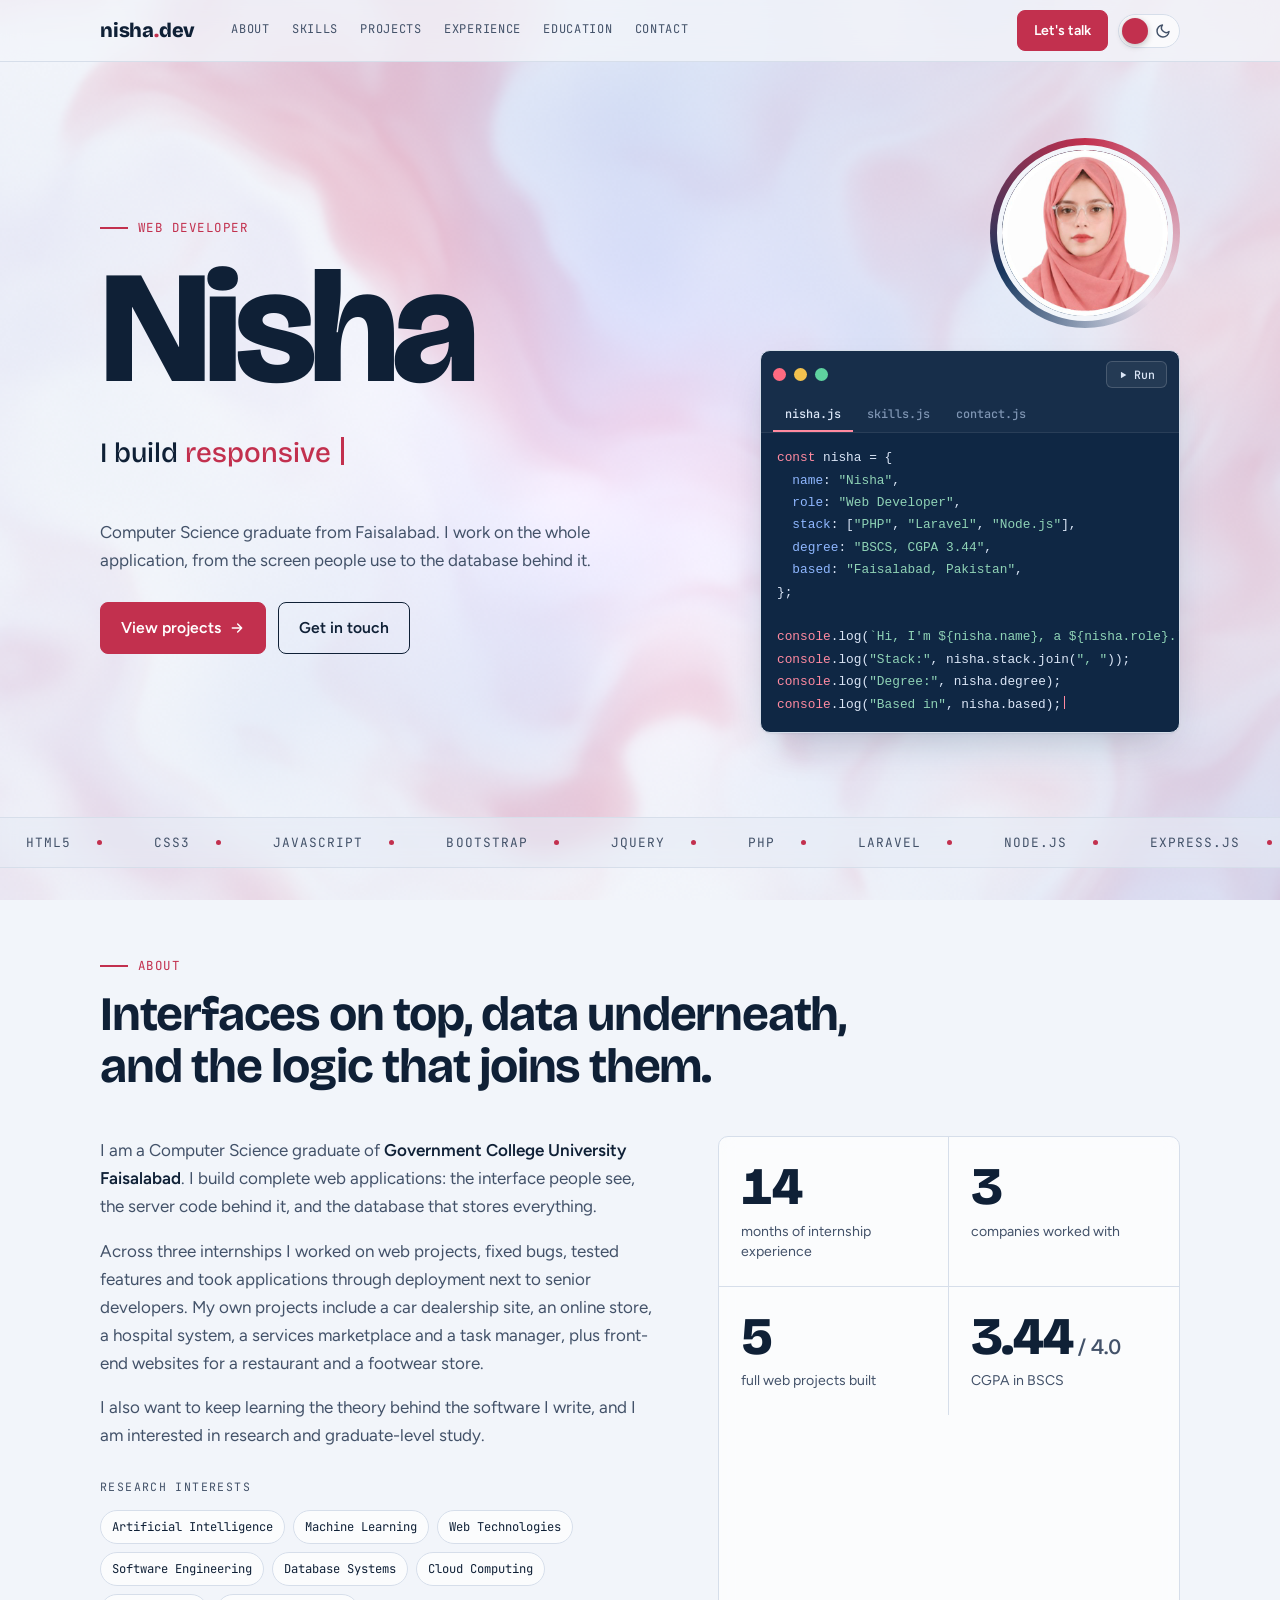
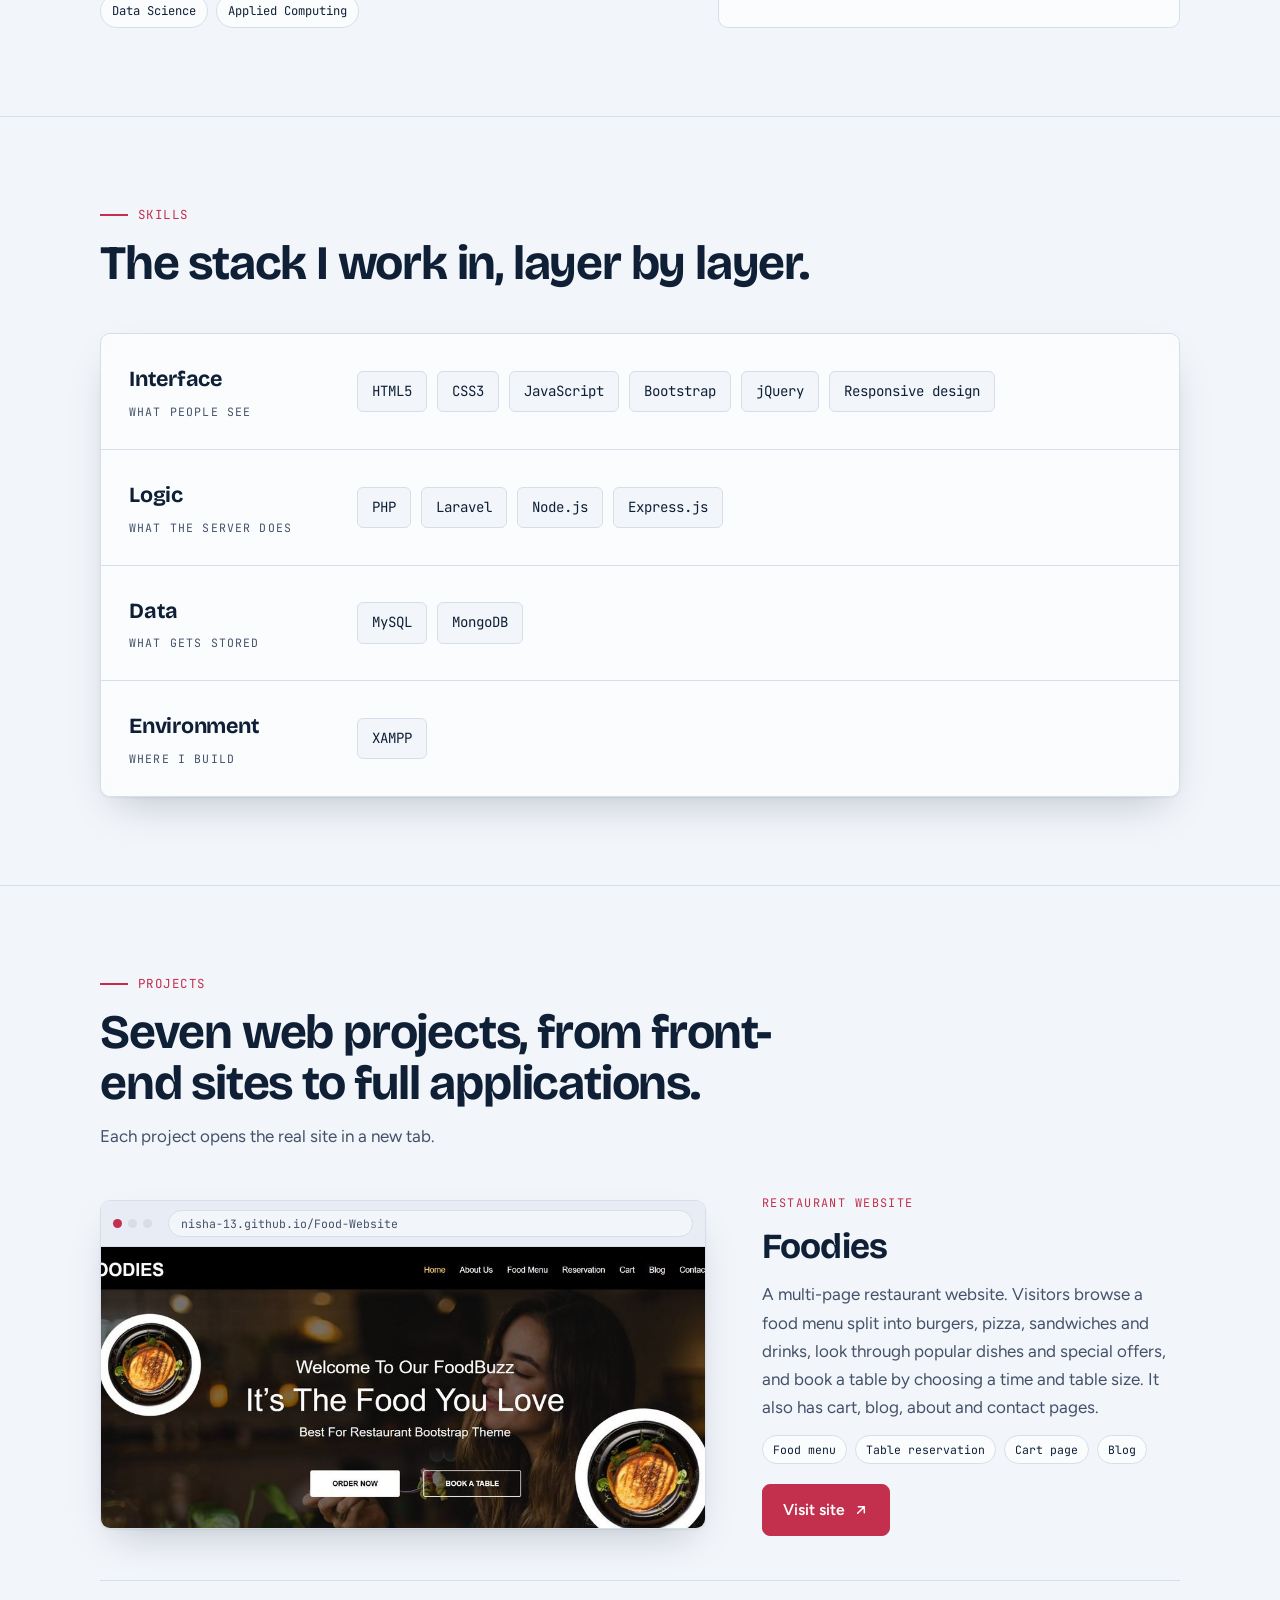
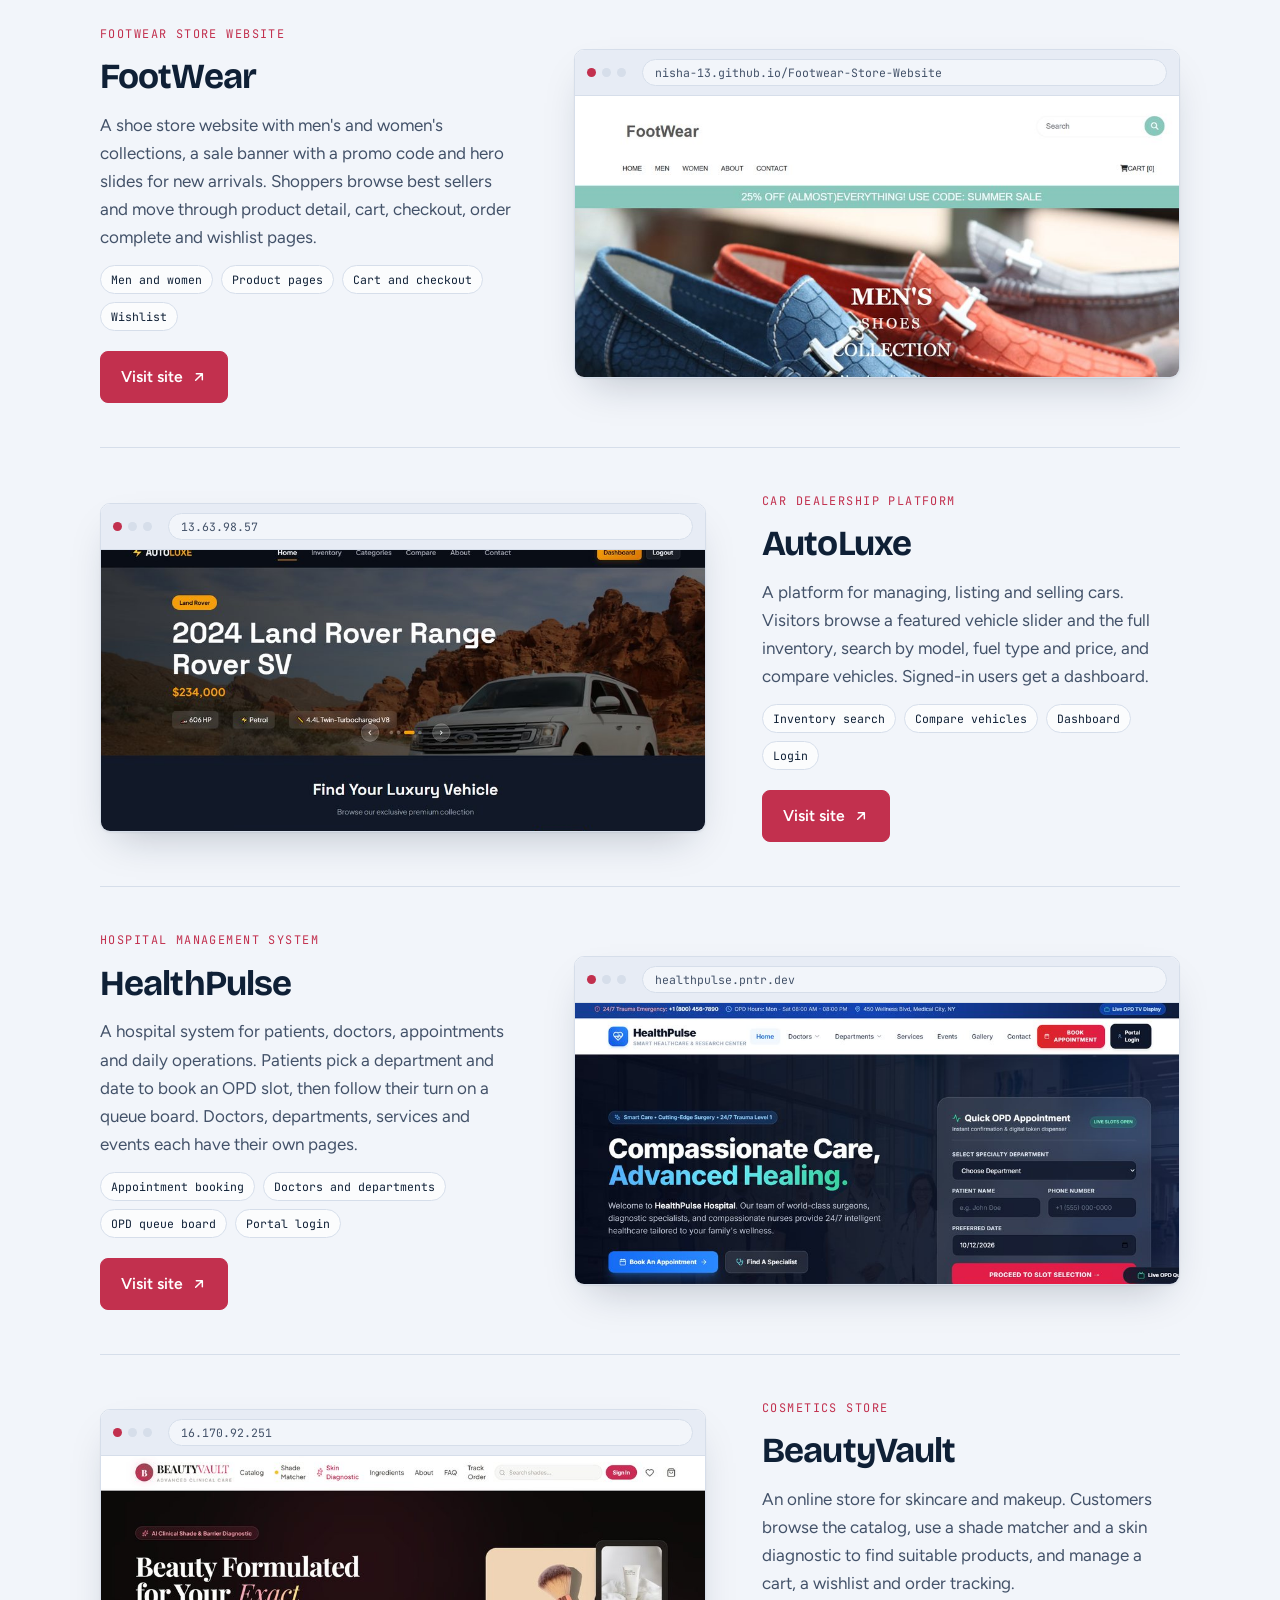
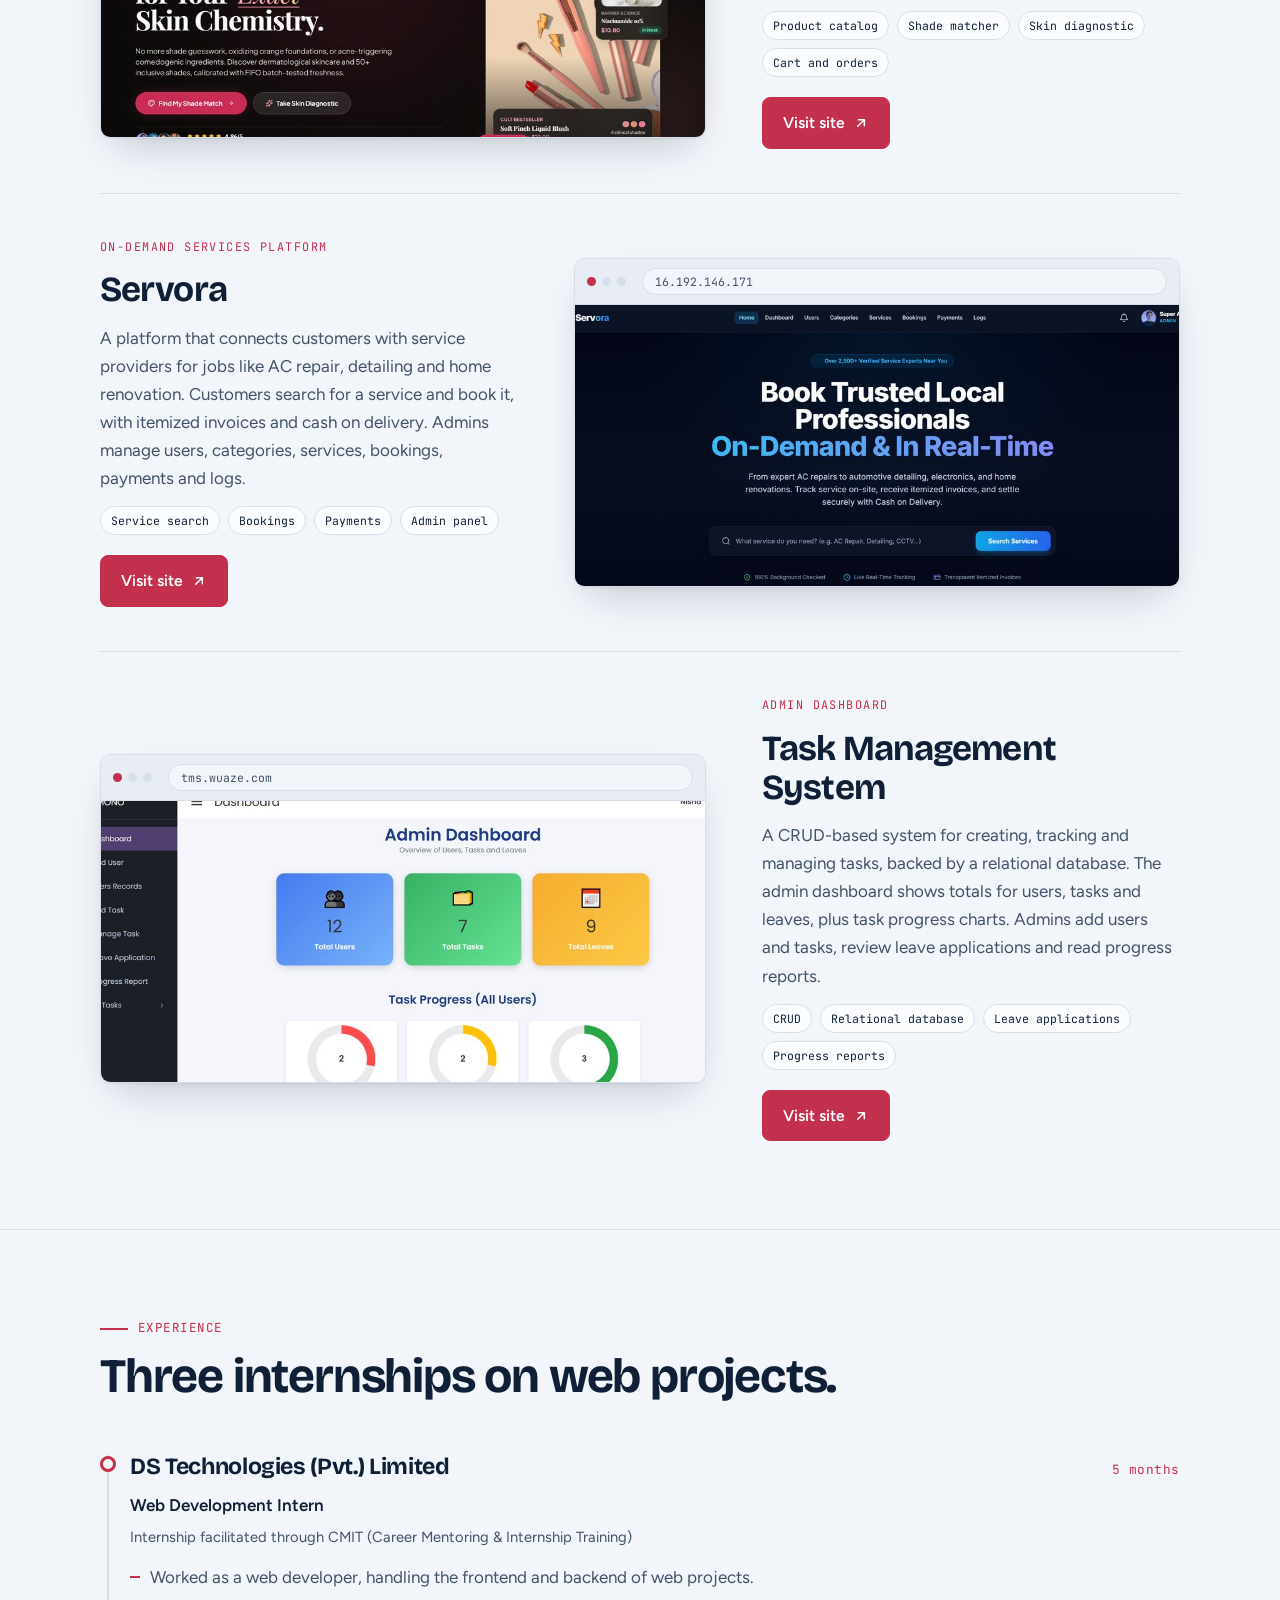
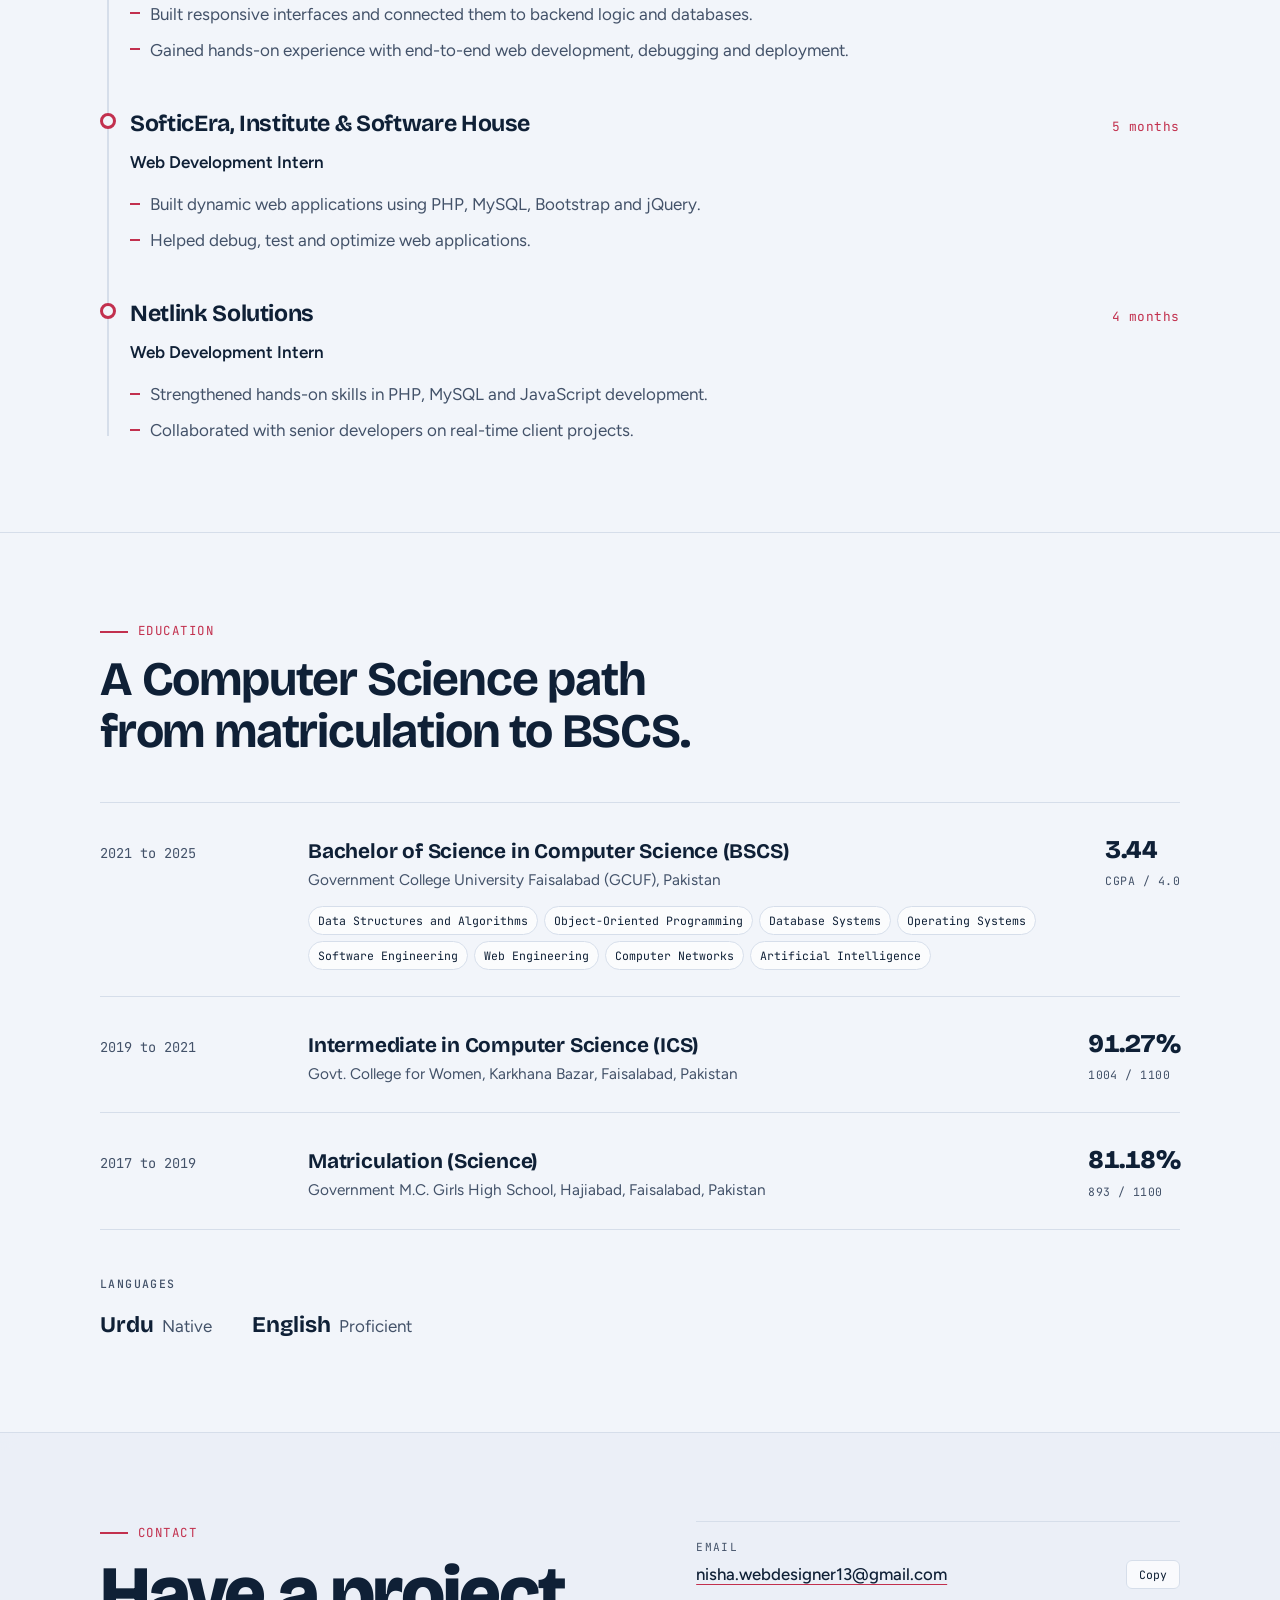
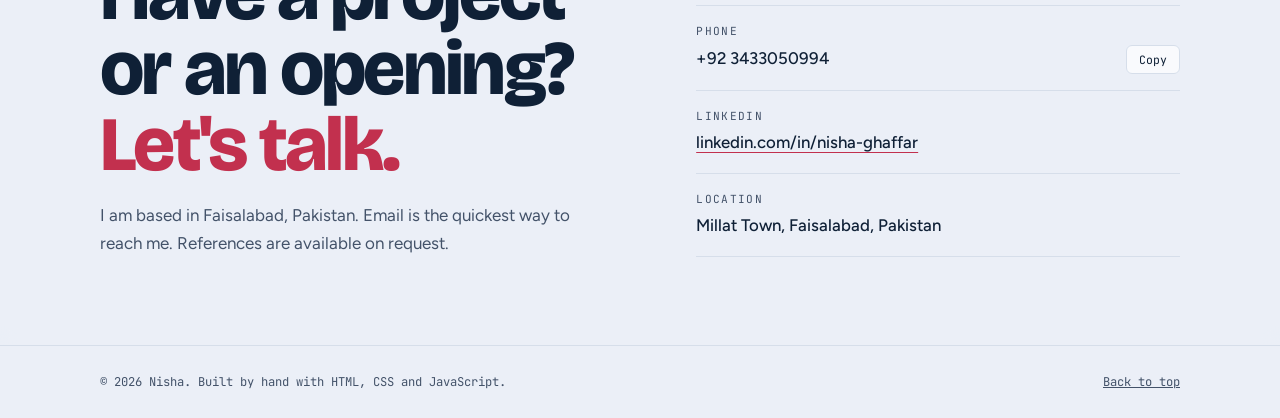
==== commit 62bf4466: "Update project" ====
--- a/portfolio-single-file.html
+++ b/portfolio-single-file.html
@@ -515,7 +515,7 @@
       <div class="about">
         <div class="rv">
           <p>I am a Computer Science graduate of <strong>Government College University Faisalabad</strong>. I build complete web applications: the interface people see, the server code behind it, and the database that stores everything.</p>
-          <p>Across three internships I worked on web projects, fixed bugs, tested features and took applications through deployment next to senior developers. My own projects include a car dealership site, an online store, a hospital system, a services marketplace and a task manager.</p>
+          <p>Across three internships I worked on web projects, fixed bugs, tested features and took applications through deployment next to senior developers. My own projects include a car dealership site, an online store, a hospital system, a services marketplace and a task manager, plus front-end websites for a restaurant and a footwear store.</p>
           <p>I also want to keep learning the theory behind the software I write, and I am interested in research and graduate-level study.</p>
           <p class="interests-label">Research interests</p>
           <ul class="interests">
@@ -578,10 +578,42 @@
     <div class="wrap">
       <div class="sec-head rv">
         <p class="eyebrow">Projects</p>
-        <h2>Five web applications, built end to end.</h2>
+        <h2>Seven web projects, from front-end sites to full applications.</h2>
         <p class="sub">Each project opens the real site in a new tab.</p>
       </div>
       <div class="projects">
+
+        <article class="proj rv">
+          <a class="shot" href="https://nisha-13.github.io/Food-Website/" target="_blank" rel="noopener" aria-label="Open Foodies in a new tab">
+            <div class="chrome" aria-hidden="true"><i></i><i></i><i></i><span class="url">nisha-13.github.io/Food-Website</span></div>
+            <div class="view"><img src="[data-uri]" alt="Foodies restaurant home page with a welcome heading, an Order Now button and a Book a Table button"></div>
+          </a>
+          <div class="proj-body">
+            <span class="kind">Restaurant website</span>
+            <h3>Foodies</h3>
+            <p>A multi-page restaurant website. Visitors browse a food menu split into burgers, pizza, sandwiches and drinks, look through popular dishes and special offers, and book a table by choosing a time and table size. It also has cart, blog, about and contact pages.</p>
+            <ul class="tags"><li>Food menu</li><li>Table reservation</li><li>Cart page</li><li>Blog</li></ul>
+            <a class="btn primary" href="https://nisha-13.github.io/Food-Website/" target="_blank" rel="noopener">Visit site
+              <svg viewBox="0 0 24 24" fill="none" stroke="currentColor" stroke-width="2.2" stroke-linecap="round" stroke-linejoin="round" aria-hidden="true"><path d="M7 17L17 7M8 7h9v9"/></svg>
+            </a>
+          </div>
+        </article>
+
+        <article class="proj rv">
+          <a class="shot" href="https://nisha-13.github.io/Footwear-Store-Website/" target="_blank" rel="noopener" aria-label="Open FootWear in a new tab">
+            <div class="chrome" aria-hidden="true"><i></i><i></i><i></i><span class="url">nisha-13.github.io/Footwear-Store-Website</span></div>
+            <div class="view"><img src="[data-uri]" alt="FootWear store home page with a search bar, a summer sale banner and a men's shoes collection hero"></div>
+          </a>
+          <div class="proj-body">
+            <span class="kind">Footwear store website</span>
+            <h3>FootWear</h3>
+            <p>A shoe store website with men's and women's collections, a sale banner with a promo code and hero slides for new arrivals. Shoppers browse best sellers and move through product detail, cart, checkout, order complete and wishlist pages.</p>
+            <ul class="tags"><li>Men and women</li><li>Product pages</li><li>Cart and checkout</li><li>Wishlist</li></ul>
+            <a class="btn primary" href="https://nisha-13.github.io/Footwear-Store-Website/" target="_blank" rel="noopener">Visit site
+              <svg viewBox="0 0 24 24" fill="none" stroke="currentColor" stroke-width="2.2" stroke-linecap="round" stroke-linejoin="round" aria-hidden="true"><path d="M7 17L17 7M8 7h9v9"/></svg>
+            </a>
+          </div>
+        </article>
 
         <article class="proj rv">
           <a class="shot" href="http://13.63.98.57/" target="_blank" rel="noopener" aria-label="Open AutoLuxe in a new tab">
